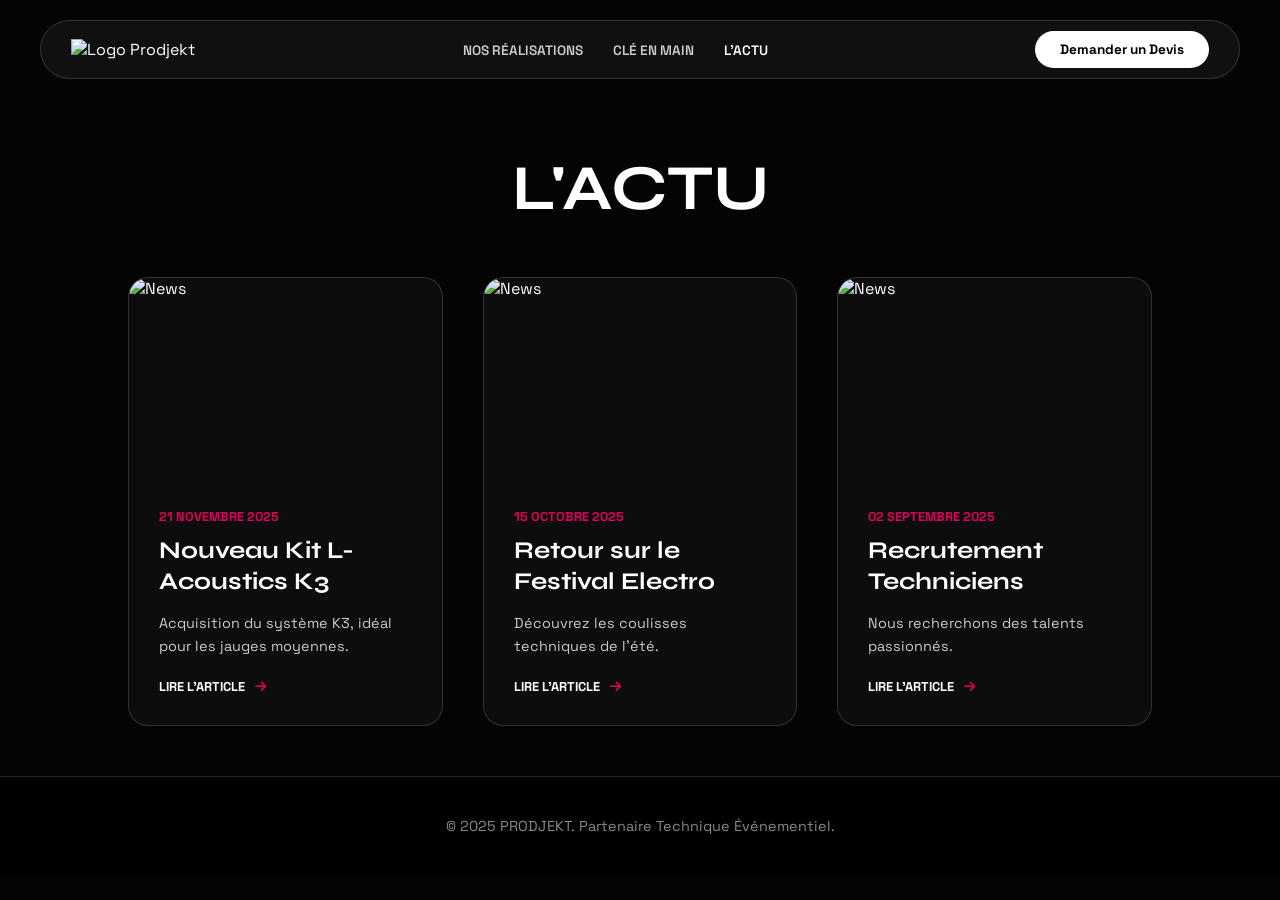
==== actualites.html @ 04ca4efc "Add files via upload" ====
<!DOCTYPE html>
<html lang="fr">
<head>
    <meta charset="UTF-8">
    <meta name="viewport" content="width=device-width, initial-scale=1.0">
    <title>ACTUALITÉS | PRODJEKT</title>
    <link href="https://fonts.googleapis.com/css2?family=Space+Grotesk:wght@300;500;700&family=Syne:wght@400;700;800&display=swap" rel="stylesheet">
    <link rel="stylesheet" href="https://cdnjs.cloudflare.com/ajax/libs/font-awesome/6.4.0/css/all.min.css">
    <style>
        :root { --primary: #2D5BFF; --accent: #e0005b; --text-main: #ffffff; --glass: rgba(255, 255, 255, 0.05); --glass-border: rgba(255, 255, 255, 0.15); }
        * { margin: 0; padding: 0; box-sizing: border-box; }
        body { background-color: #050505; color: white; font-family: 'Space Grotesk', sans-serif; }
        a { text-decoration: none; color: inherit; transition: 0.3s; }
        .global-video-container { position: fixed; top: 0; left: 0; width: 100%; height: 100%; z-index: -10; }
        .global-video-container video { width: 100%; height: 100%; object-fit: cover; }
        .global-video-overlay { position: fixed; top: 0; left: 0; width: 100%; height: 100%; background: rgba(5, 5, 5, 0.7); z-index: -9; }
        header { position: fixed; top: 20px; left: 50%; transform: translateX(-50%); width: 95%; max-width: 1200px; padding: 10px 30px; background: rgba(20, 20, 20, 0.8); backdrop-filter: blur(20px); border: 1px solid var(--glass-border); border-radius: 100px; display: flex; justify-content: space-between; align-items: center; z-index: 1000; }
        .logo-img { max-height: 45px; }
        nav ul { display: flex; gap: 30px; list-style: none; }
        nav a { color: #ccc; font-size: 0.85rem; font-weight: 600; text-transform: uppercase; }
        nav a:hover { color: white; }
        .cta-btn { background: white; color: black; padding: 10px 25px; border-radius: 50px; font-weight: 700; font-size: 0.85rem; }
        .cta-btn:hover { background: var(--accent); border-color: var(--accent); color: white; }
        
        /* ANIMATIONS */
        .reveal { opacity: 0; transform: translateY(30px); transition: all 0.8s ease-out; }
        .reveal.active { opacity: 1; transform: translateY(0); }

        .news-section { padding: 150px 10% 50px; }
        .page-title { font-family: 'Syne'; font-size: 4rem; text-transform: uppercase; margin-bottom: 50px; text-align: center; }
        .news-grid { display: grid; grid-template-columns: repeat(auto-fit, minmax(300px, 1fr)); gap: 40px; }
        .news-card { background: rgba(20, 20, 20, 0.6); border: 1px solid var(--glass-border); border-radius: 20px; overflow: hidden; transition: 0.4s; display: flex; flex-direction: column; height: 100%; backdrop-filter: blur(10px); }
        .news-card:hover { transform: translateY(-10px); border-color: var(--accent); box-shadow: 0 10px 30px rgba(0,0,0,0.5); }
        .news-img { width: 100%; height: 200px; object-fit: cover; }
        .news-content { padding: 30px; flex-grow: 1; display: flex; flex-direction: column; }
        .news-date { font-size: 0.8rem; color: var(--accent); font-weight: 700; margin-bottom: 10px; }
        .news-title { font-family: 'Syne'; font-size: 1.5rem; margin-bottom: 15px; line-height: 1.3; }
        .news-excerpt { color: #ccc; font-size: 0.9rem; line-height: 1.6; margin-bottom: 20px; flex-grow: 1; }
        .read-more { font-weight: 700; text-transform: uppercase; font-size: 0.8rem; display: flex; align-items: center; gap: 10px; }
        .read-more i { color: var(--accent); transition: 0.3s; }
        .news-card:hover .read-more i { transform: translateX(5px); }
        footer { border-top: 1px solid var(--glass-border); padding: 40px; text-align: center; font-size: 0.9rem; color: #888; background: rgba(0,0,0,0.9); }
        @media (max-width: 768px) { header { width: 95%; padding: 10px; } nav { display: none; } .page-title { font-size: 2.5rem; } }
    </style>
</head>
<body>
    <div class="global-video-container"><video autoplay muted loop playsinline><source src="https://www.prodjekt.fr/wp-content/uploads/2025/11/1121.mp4" type="video/mp4"></video></div>
    <div class="global-video-overlay"></div>
    <header>
        <a href="index.html" class="logo-wrapper"><img src="https://www.prodjekt.fr/wp-content/uploads/2025/11/Logo-Prodjekt-blanc.png" alt="Logo Prodjekt" class="logo-img"></a>
        <nav><ul><li><a href="realisations.html">Nos réalisations</a></li><li><a href="cle-en-main.html">Clé en main</a></li><li><a href="actualites.html" style="color:white;">L'actu</a></li></ul></nav>
        <a href="index.html#contact" class="cta-btn">Demander un Devis</a>
    </header>
    <section class="news-section">
        <h1 class="page-title reveal">L'ACTU</h1>
        <div class="news-grid">
            <article class="news-card reveal"><img src="https://images.unsplash.com/photo-1501386761578-eac5c94b800a?w=800" class="news-img" alt="News"><div class="news-content"><span class="news-date">21 NOVEMBRE 2025</span><h2 class="news-title">Nouveau Kit L-Acoustics K3</h2><p class="news-excerpt">Acquisition du système K3, idéal pour les jauges moyennes.</p><a href="#" class="read-more">Lire l'article <i class="fas fa-arrow-right"></i></a></div></article>
            <article class="news-card reveal"><img src="https://images.unsplash.com/photo-1514525253440-b393452e8d03?w=800" class="news-img" alt="News"><div class="news-content"><span class="news-date">15 OCTOBRE 2025</span><h2 class="news-title">Retour sur le Festival Electro</h2><p class="news-excerpt">Découvrez les coulisses techniques de l'été.</p><a href="#" class="read-more">Lire l'article <i class="fas fa-arrow-right"></i></a></div></article>
            <article class="news-card reveal"><img src="https://images.unsplash.com/photo-1551818255-e6e10975bc17?w=800" class="news-img" alt="News"><div class="news-content"><span class="news-date">02 SEPTEMBRE 2025</span><h2 class="news-title">Recrutement Techniciens</h2><p class="news-excerpt">Nous recherchons des talents passionnés.</p><a href="#" class="read-more">Lire l'article <i class="fas fa-arrow-right"></i></a></div></article>
        </div>
    </section>
    <footer><p>&copy; 2025 PRODJEKT. Partenaire Technique Événementiel.</p></footer>
    <script>
        function reveal(){var e=document.querySelectorAll(".reveal");for(var t=0;t<e.length;t++){var r=window.innerHeight;e[t].getBoundingClientRect().top<r-150&&e[t].classList.add("active")}}window.addEventListener("scroll",reveal),reveal();
    </script>
</body>
</html>
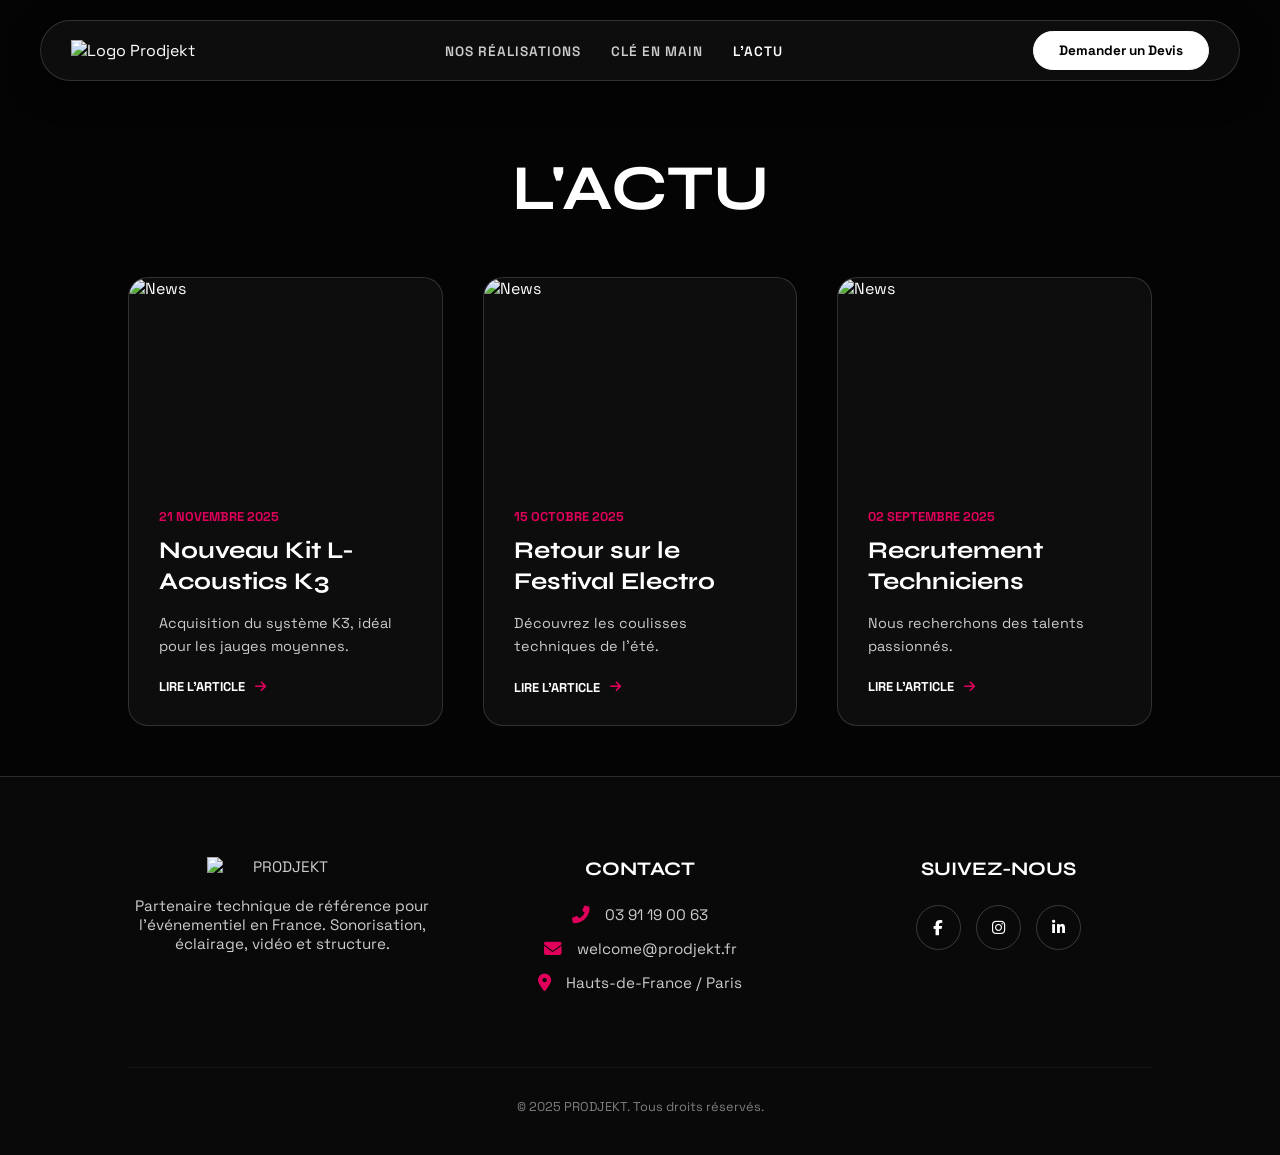
==== commit 6a90a49c: "actualites.html" ====
--- a/actualites.html
+++ b/actualites.html
@@ -7,22 +7,30 @@
     <link href="https://fonts.googleapis.com/css2?family=Space+Grotesk:wght@300;500;700&family=Syne:wght@400;700;800&display=swap" rel="stylesheet">
     <link rel="stylesheet" href="https://cdnjs.cloudflare.com/ajax/libs/font-awesome/6.4.0/css/all.min.css">
     <style>
-        :root { --primary: #2D5BFF; --accent: #e0005b; --text-main: #ffffff; --glass: rgba(255, 255, 255, 0.05); --glass-border: rgba(255, 255, 255, 0.15); }
+        :root { --primary: #2D5BFF; --accent: #e0005b; --text-main: #ffffff; --text-muted: #cccccc; --glass: rgba(255, 255, 255, 0.05); --glass-border: rgba(255, 255, 255, 0.15); --footer-bg: rgba(10, 10, 10, 0.95); }
         * { margin: 0; padding: 0; box-sizing: border-box; }
-        body { background-color: #050505; color: white; font-family: 'Space Grotesk', sans-serif; }
+        body { background-color: #050505; color: white; font-family: 'Space Grotesk', sans-serif; overflow-x: hidden; }
         a { text-decoration: none; color: inherit; transition: 0.3s; }
+        ul { list-style: none; }
         .global-video-container { position: fixed; top: 0; left: 0; width: 100%; height: 100%; z-index: -10; }
         .global-video-container video { width: 100%; height: 100%; object-fit: cover; }
         .global-video-overlay { position: fixed; top: 0; left: 0; width: 100%; height: 100%; background: rgba(5, 5, 5, 0.7); z-index: -9; }
-        header { position: fixed; top: 20px; left: 50%; transform: translateX(-50%); width: 95%; max-width: 1200px; padding: 10px 30px; background: rgba(20, 20, 20, 0.8); backdrop-filter: blur(20px); border: 1px solid var(--glass-border); border-radius: 100px; display: flex; justify-content: space-between; align-items: center; z-index: 1000; }
-        .logo-img { max-height: 45px; }
-        nav ul { display: flex; gap: 30px; list-style: none; }
-        nav a { color: #ccc; font-size: 0.85rem; font-weight: 600; text-transform: uppercase; }
-        nav a:hover { color: white; }
-        .cta-btn { background: white; color: black; padding: 10px 25px; border-radius: 50px; font-weight: 700; font-size: 0.85rem; }
-        .cta-btn:hover { background: var(--accent); border-color: var(--accent); color: white; }
-        
-        /* ANIMATIONS */
+
+        header { position: fixed; top: 20px; left: 50%; transform: translateX(-50%); width: 95%; max-width: 1200px; padding: 10px 30px; background: rgba(20, 20, 20, 0.6); backdrop-filter: blur(20px); border: 1px solid var(--glass-border); border-radius: 100px; display: flex; justify-content: space-between; align-items: center; z-index: 1000; box-shadow: 0 10px 30px rgba(0,0,0,0.5); }
+        .logo-img { max-height: 45px; width: auto; display: block; }
+        .desktop-nav ul { display: flex; gap: 30px; }
+        .desktop-nav a { color: var(--text-muted); font-size: 0.85rem; font-weight: 600; text-transform: uppercase; letter-spacing: 1px; position: relative; }
+        .desktop-nav a:hover, .desktop-nav a.active { color: white; }
+        .desktop-nav a::after { content: ''; position: absolute; bottom: -5px; left: 0; width: 0%; height: 2px; background: var(--accent); transition: 0.3s; }
+        .desktop-nav a:hover::after { width: 100%; }
+        .burger-menu-btn { display: none; font-size: 1.5rem; color: white; cursor: pointer; margin-left: 15px; }
+        .mobile-menu-overlay { position: fixed; top: 0; left: 0; width: 100%; height: 100vh; background: rgba(10, 10, 10, 0.98); backdrop-filter: blur(15px); z-index: 1001; display: flex; flex-direction: column; justify-content: center; align-items: center; transform: translateX(100%); transition: transform 0.4s cubic-bezier(0.4, 0, 0.2, 1); }
+        .mobile-menu-overlay.active { transform: translateX(0); }
+        .mobile-menu-overlay ul { display: flex; flex-direction: column; gap: 30px; text-align: center; }
+        .mobile-menu-overlay a { font-family: 'Syne'; font-size: 2rem; color: white; text-transform: uppercase; }
+        .cta-btn { background: white; color: black; padding: 10px 25px; border-radius: 50px; font-weight: 700; font-size: 0.85rem; transition: 0.4s; border: 1px solid white; white-space: nowrap; }
+        .cta-btn:hover { background: var(--accent); border-color: var(--accent); color: white; box-shadow: 0 0 20px rgba(224, 0, 91, 0.6); transform: translateY(-2px); }
+
         .reveal { opacity: 0; transform: translateY(30px); transition: all 0.8s ease-out; }
         .reveal.active { opacity: 1; transform: translateY(0); }
 
@@ -39,18 +47,47 @@
         .read-more { font-weight: 700; text-transform: uppercase; font-size: 0.8rem; display: flex; align-items: center; gap: 10px; }
         .read-more i { color: var(--accent); transition: 0.3s; }
         .news-card:hover .read-more i { transform: translateX(5px); }
-        footer { border-top: 1px solid var(--glass-border); padding: 40px; text-align: center; font-size: 0.9rem; color: #888; background: rgba(0,0,0,0.9); }
-        @media (max-width: 768px) { header { width: 95%; padding: 10px; } nav { display: none; } .page-title { font-size: 2.5rem; } }
+
+        footer { border-top: 1px solid var(--glass-border); padding: 80px 10% 40px; background: var(--footer-bg); color: var(--text-muted); font-size: 0.95rem; text-align: center; }
+        .footer-grid { display: grid; grid-template-columns: repeat(auto-fit, minmax(250px, 1fr)); gap: 50px; margin-bottom: 60px; }
+        .footer-col h4 { color: white; font-family: 'Syne'; margin-bottom: 25px; font-size: 1.2rem; }
+        .footer-logo { max-width: 150px; margin: 0 auto 20px auto; display: block; }
+        .contact-list li { display: flex; align-items: center; justify-content: center; gap: 15px; margin-bottom: 15px; }
+        .contact-list li i { color: var(--accent); font-size: 1.1rem; }
+        .contact-list li a { color: var(--text-muted); transition: 0.3s; }
+        .contact-list li a:hover { color: white; padding-left: 5px; }
+        .social-links { display: flex; gap: 15px; justify-content: center; }
+        .social-btn { width: 45px; height: 45px; border-radius: 50%; border: 1px solid rgba(255,255,255,0.2); display: flex; align-items: center; justify-content: center; color: white; transition: 0.3s; }
+        .social-btn:hover { background: var(--accent); border-color: var(--accent); transform: translateY(-3px); }
+        .copyright { text-align: center; border-top: 1px solid rgba(255,255,255,0.1); padding-top: 30px; font-size: 0.8rem; opacity: 0.6; }
+
+        @media (max-width: 768px) {
+            header { width: 100%; padding: 10px 15px; border-radius: 0; top: 0; background: rgba(10, 10, 10, 0.9); justify-content: space-between; }
+            .logo-img { max-height: 30px; }
+            .desktop-nav { display: none; }
+            .burger-menu-btn { display: block; }
+            .cta-btn { font-size: 0.7rem; padding: 8px 12px; margin: 0 10px; }
+            .page-title { font-size: 2.5rem; }
+            .footer-grid { grid-template-columns: 1fr; }
+        }
     </style>
 </head>
 <body>
     <div class="global-video-container"><video autoplay muted loop playsinline><source src="https://www.prodjekt.fr/wp-content/uploads/2025/11/1121.mp4" type="video/mp4"></video></div>
     <div class="global-video-overlay"></div>
+
     <header>
         <a href="index.html" class="logo-wrapper"><img src="https://www.prodjekt.fr/wp-content/uploads/2025/11/Logo-Prodjekt-blanc.png" alt="Logo Prodjekt" class="logo-img"></a>
-        <nav><ul><li><a href="realisations.html">Nos réalisations</a></li><li><a href="cle-en-main.html">Clé en main</a></li><li><a href="actualites.html" style="color:white;">L'actu</a></li></ul></nav>
+        <nav class="desktop-nav"><ul><li><a href="realisations.html">Nos réalisations</a></li><li><a href="cle-en-main.html">Clé en main</a></li><li><a href="actualites.html" class="active">L'actu</a></li></ul></nav>
         <a href="index.html#contact" class="cta-btn">Demander un Devis</a>
+        <div class="burger-menu-btn" onclick="toggleMenu()"><i class="fas fa-bars"></i></div>
     </header>
+
+    <div class="mobile-menu-overlay" id="mobileMenu">
+        <div style="position: absolute; top: 20px; right: 20px; font-size: 2rem; color: white; cursor: pointer;" onclick="toggleMenu()"><i class="fas fa-times"></i></div>
+        <ul><li><a href="realisations.html" onclick="toggleMenu()">Nos réalisations</a></li><li><a href="cle-en-main.html" onclick="toggleMenu()">Clé en main</a></li><li><a href="actualites.html" onclick="toggleMenu()">L'actu</a></li></ul>
+    </div>
+
     <section class="news-section">
         <h1 class="page-title reveal">L'ACTU</h1>
         <div class="news-grid">
@@ -59,9 +96,19 @@
             <article class="news-card reveal"><img src="https://images.unsplash.com/photo-1551818255-e6e10975bc17?w=800" class="news-img" alt="News"><div class="news-content"><span class="news-date">02 SEPTEMBRE 2025</span><h2 class="news-title">Recrutement Techniciens</h2><p class="news-excerpt">Nous recherchons des talents passionnés.</p><a href="#" class="read-more">Lire l'article <i class="fas fa-arrow-right"></i></a></div></article>
         </div>
     </section>
-    <footer><p>&copy; 2025 PRODJEKT. Partenaire Technique Événementiel.</p></footer>
+
+    <footer>
+        <div class="footer-grid">
+            <div class="footer-col"><img src="https://www.prodjekt.fr/wp-content/uploads/2025/11/Logo-Prodjekt-blanc.png" alt="PRODJEKT" class="footer-logo"><p>Partenaire technique de référence pour l'événementiel en France. Sonorisation, éclairage, vidéo et structure.</p></div>
+            <div class="footer-col"><h4>CONTACT</h4><ul class="contact-list"><li><i class="fas fa-phone-alt"></i> <a href="tel:0391190063">03 91 19 00 63</a></li><li><i class="fas fa-envelope"></i> <a href="mailto:welcome@prodjekt.fr">welcome@prodjekt.fr</a></li><li><i class="fas fa-map-marker-alt"></i> Hauts-de-France / Paris</li></ul></div>
+            <div class="footer-col"><h4>SUIVEZ-NOUS</h4><div class="social-links"><a href="https://www.facebook.com/prodjektevent/" target="_blank" class="social-btn"><i class="fab fa-facebook-f"></i></a><a href="https://www.instagram.com/prodjektevent/" target="_blank" class="social-btn"><i class="fab fa-instagram"></i></a><a href="https://fr.linkedin.com/company/prodjekt" target="_blank" class="social-btn"><i class="fab fa-linkedin-in"></i></a></div></div>
+        </div>
+        <div class="copyright">&copy; 2025 PRODJEKT. Tous droits réservés.</div>
+    </footer>
+
     <script>
+        function toggleMenu(){document.getElementById('mobileMenu').classList.toggle('active');}
         function reveal(){var e=document.querySelectorAll(".reveal");for(var t=0;t<e.length;t++){var r=window.innerHeight;e[t].getBoundingClientRect().top<r-150&&e[t].classList.add("active")}}window.addEventListener("scroll",reveal),reveal();
     </script>
 </body>
-</html>+</html>
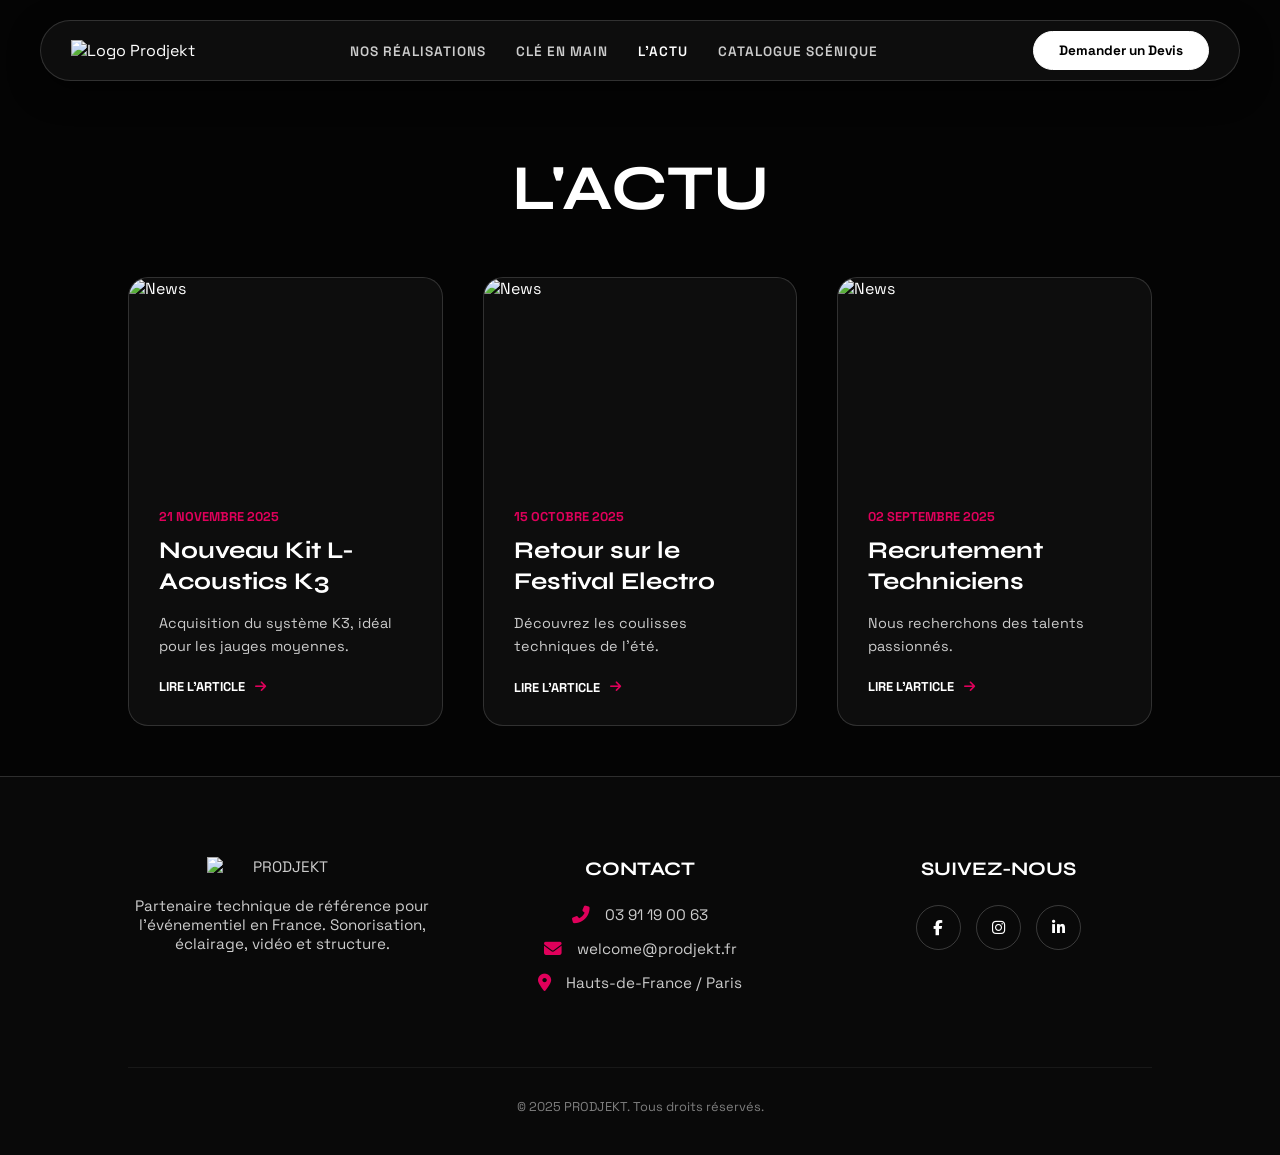
==== commit 2d3aff92: "Add files via upload" ====
--- a/actualites.html
+++ b/actualites.html
@@ -78,7 +78,7 @@
 
     <header>
         <a href="index.html" class="logo-wrapper"><img src="https://www.prodjekt.fr/wp-content/uploads/2025/11/Logo-Prodjekt-blanc.png" alt="Logo Prodjekt" class="logo-img"></a>
-        <nav class="desktop-nav"><ul><li><a href="realisations.html">Nos réalisations</a></li><li><a href="cle-en-main.html">Clé en main</a></li><li><a href="actualites.html" class="active">L'actu</a></li></ul></nav>
+        <nav class="desktop-nav"><ul><li><a href="realisations.html">Nos réalisations</a></li><li><a href="cle-en-main.html">Clé en main</a></li><li><a href="actualites.html" class="active">L'actu</a></li><li><a href="catalogue.html">Catalogue scénique</a></li></ul></nav>
         <a href="index.html#contact" class="cta-btn">Demander un Devis</a>
         <div class="burger-menu-btn" onclick="toggleMenu()"><i class="fas fa-bars"></i></div>
     </header>
@@ -111,4 +111,4 @@
         function reveal(){var e=document.querySelectorAll(".reveal");for(var t=0;t<e.length;t++){var r=window.innerHeight;e[t].getBoundingClientRect().top<r-150&&e[t].classList.add("active")}}window.addEventListener("scroll",reveal),reveal();
     </script>
 </body>
-</html>
+</html>
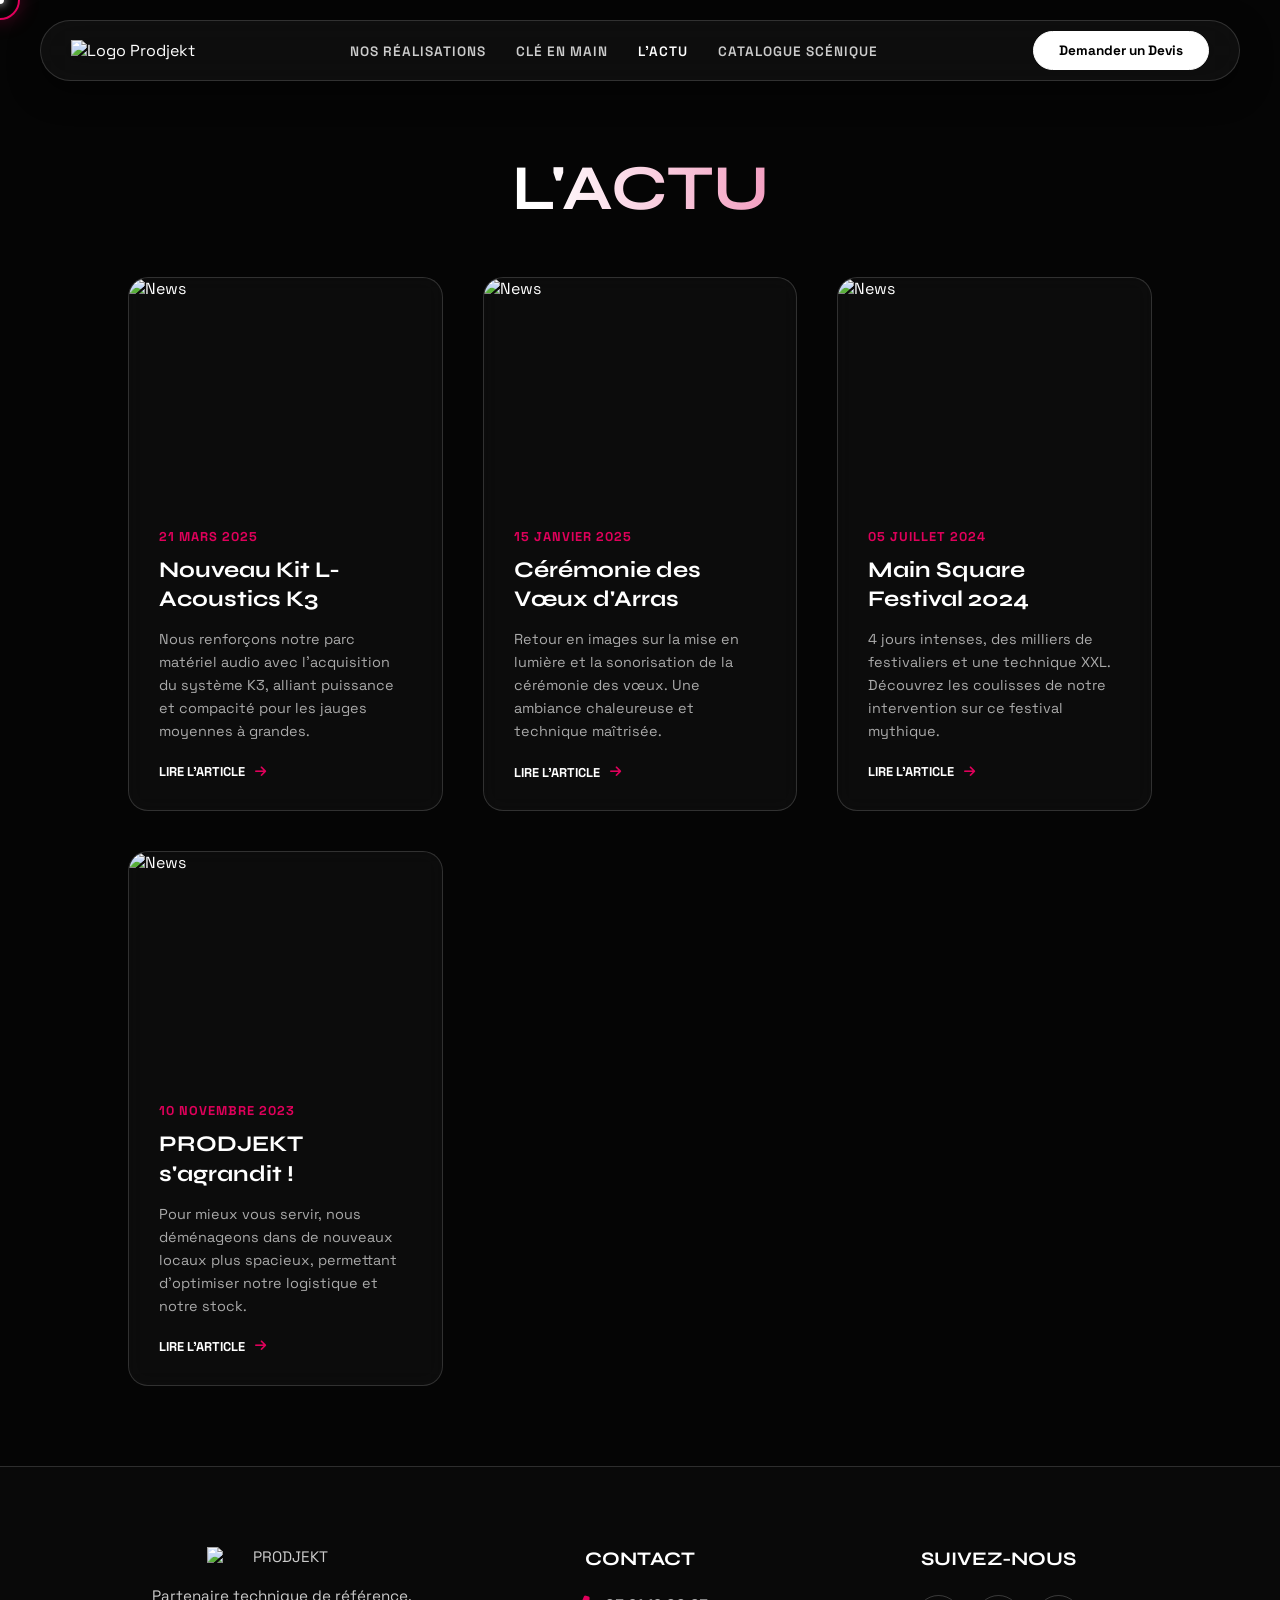
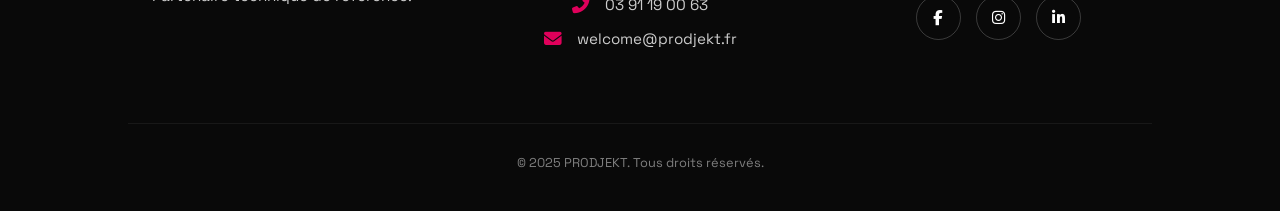
==== commit e9722570: "Add files via upload" ====
--- a/actualites.html
+++ b/actualites.html
@@ -3,19 +3,31 @@
 <head>
     <meta charset="UTF-8">
     <meta name="viewport" content="width=device-width, initial-scale=1.0">
-    <title>ACTUALITÉS | PRODJEKT</title>
+    <title>L'ACTU | PRODJEKT</title>
     <link href="https://fonts.googleapis.com/css2?family=Space+Grotesk:wght@300;500;700&family=Syne:wght@400;700;800&display=swap" rel="stylesheet">
     <link rel="stylesheet" href="https://cdnjs.cloudflare.com/ajax/libs/font-awesome/6.4.0/css/all.min.css">
+
     <style>
+        /* --- STYLE GLOBAL V36 --- */
         :root { --primary: #2D5BFF; --accent: #e0005b; --text-main: #ffffff; --text-muted: #cccccc; --glass: rgba(255, 255, 255, 0.05); --glass-border: rgba(255, 255, 255, 0.15); --footer-bg: rgba(10, 10, 10, 0.95); }
-        * { margin: 0; padding: 0; box-sizing: border-box; }
-        body { background-color: #050505; color: white; font-family: 'Space Grotesk', sans-serif; overflow-x: hidden; }
+        * { margin: 0; padding: 0; box-sizing: border-box; outline: none; font-family: 'Space Grotesk', sans-serif; }
+        body { background-color: #050505; color: var(--text-main); overflow-x: hidden; cursor: none; }
+        a, button, input, textarea, select, .news-card { cursor: none; }
         a { text-decoration: none; color: inherit; transition: 0.3s; }
-        ul { list-style: none; }
+        ul { list-style: none; padding: 0; margin: 0; }
+        html { scroll-behavior: smooth; background-color: #000; scroll-padding-top: 100px; }
+
+        /* CURSEUR */
+        .cursor-dot { width: 8px; height: 8px; background-color: white; position: fixed; top: 0; left: 0; transform: translate(-50%, -50%); border-radius: 50%; z-index: 9999; pointer-events: none; box-shadow: 0 0 10px white; }
+        .cursor-outline { width: 40px; height: 40px; border: 2px solid var(--accent); position: fixed; top: 0; left: 0; transform: translate(-50%, -50%); border-radius: 50%; z-index: 9998; pointer-events: none; transition: width 0.2s, height 0.2s, background-color 0.2s; box-shadow: 0 0 20px rgba(224, 0, 91, 0.3); }
+        body.hovering .cursor-outline { width: 70px; height: 70px; background-color: rgba(224, 0, 91, 0.1); border-color: white; mix-blend-mode: screen; }
+
+        /* FOND */
         .global-video-container { position: fixed; top: 0; left: 0; width: 100%; height: 100%; z-index: -10; }
         .global-video-container video { width: 100%; height: 100%; object-fit: cover; }
         .global-video-overlay { position: fixed; top: 0; left: 0; width: 100%; height: 100%; background: rgba(5, 5, 5, 0.7); z-index: -9; }
 
+        /* HEADER */
         header { position: fixed; top: 20px; left: 50%; transform: translateX(-50%); width: 95%; max-width: 1200px; padding: 10px 30px; background: rgba(20, 20, 20, 0.6); backdrop-filter: blur(20px); border: 1px solid var(--glass-border); border-radius: 100px; display: flex; justify-content: space-between; align-items: center; z-index: 1000; box-shadow: 0 10px 30px rgba(0,0,0,0.5); }
         .logo-img { max-height: 45px; width: auto; display: block; }
         .desktop-nav ul { display: flex; gap: 30px; }
@@ -28,26 +40,46 @@
         .mobile-menu-overlay.active { transform: translateX(0); }
         .mobile-menu-overlay ul { display: flex; flex-direction: column; gap: 30px; text-align: center; }
         .mobile-menu-overlay a { font-family: 'Syne'; font-size: 2rem; color: white; text-transform: uppercase; }
-        .cta-btn { background: white; color: black; padding: 10px 25px; border-radius: 50px; font-weight: 700; font-size: 0.85rem; transition: 0.4s; border: 1px solid white; white-space: nowrap; }
-        .cta-btn:hover { background: var(--accent); border-color: var(--accent); color: white; box-shadow: 0 0 20px rgba(224, 0, 91, 0.6); transform: translateY(-2px); }
-
+        .cta-btn { background: white; color: black; padding: 10px 25px; border-radius: 50px; font-weight: 700; font-size: 0.85rem; transition: 0.4s; border: 1px solid white; white-space: nowrap; animation: pulseBtn 3s infinite; }
+        @keyframes pulseBtn { 0% { box-shadow: 0 0 0 0 rgba(255, 255, 255, 0.4); } 70% { box-shadow: 0 0 0 10px rgba(255, 255, 255, 0); } 100% { box-shadow: 0 0 0 0 rgba(255, 255, 255, 0); } }
+        .cta-btn:hover { background: var(--accent); border-color: var(--accent); color: white; box-shadow: 0 0 20px rgba(224, 0, 91, 0.6); transform: translateY(-2px); animation: none; }
+
+        /* NEWS SPECIFIC */
+        .news-section { padding: 150px 10% 80px; }
+        .page-title { font-family: 'Syne'; font-size: 4rem; text-transform: uppercase; margin-bottom: 50px; text-align: center; }
+        .text-glow-anim { background: linear-gradient(to right, #ffffff 20%, #e0005b 50%, #2D5BFF 80%, #ffffff 100%); background-size: 200% auto; color: #fff; background-clip: text; -webkit-background-clip: text; -webkit-text-fill-color: transparent; animation: shine 5s linear infinite; }
+        @keyframes shine { to { background-position: 200% center; } }
+
+        .news-grid { display: grid; grid-template-columns: repeat(auto-fit, minmax(300px, 1fr)); gap: 40px; }
+
+        .news-card {
+            background: rgba(255, 255, 255, 0.03); border: 1px solid var(--glass-border); 
+            border-radius: 20px; overflow: hidden; transition: 0.4s; 
+            display: flex; flex-direction: column; height: 100%; backdrop-filter: blur(10px);
+            cursor: pointer;
+        }
+        
+        .news-card:hover { transform: translateY(-10px); border-color: var(--accent); box-shadow: 0 10px 30px rgba(224,0,91,0.2); }
+
+        .news-img-wrapper { height: 220px; overflow: hidden; position: relative; }
+        .news-img { width: 100%; height: 100%; object-fit: cover; transition: 0.5s; }
+        .news-card:hover .news-img { transform: scale(1.1); }
+        
+        .news-content { padding: 30px; flex-grow: 1; display: flex; flex-direction: column; }
+        
+        .news-date { font-size: 0.8rem; color: var(--accent); font-weight: 700; margin-bottom: 10px; display: block; letter-spacing: 1px; }
+        .news-title { font-family: 'Syne'; font-size: 1.4rem; margin-bottom: 15px; line-height: 1.3; color: white; }
+        .news-excerpt { color: #aaa; font-size: 0.9rem; line-height: 1.6; margin-bottom: 20px; flex-grow: 1; }
+        
+        .read-more { font-weight: 700; text-transform: uppercase; font-size: 0.8rem; display: flex; align-items: center; gap: 10px; margin-top: auto; color: white; }
+        .read-more i { color: var(--accent); transition: 0.3s; }
+        .news-card:hover .read-more i { transform: translateX(5px); }
+
+        /* ANIMATIONS REVEAL */
         .reveal { opacity: 0; transform: translateY(30px); transition: all 0.8s ease-out; }
         .reveal.active { opacity: 1; transform: translateY(0); }
 
-        .news-section { padding: 150px 10% 50px; }
-        .page-title { font-family: 'Syne'; font-size: 4rem; text-transform: uppercase; margin-bottom: 50px; text-align: center; }
-        .news-grid { display: grid; grid-template-columns: repeat(auto-fit, minmax(300px, 1fr)); gap: 40px; }
-        .news-card { background: rgba(20, 20, 20, 0.6); border: 1px solid var(--glass-border); border-radius: 20px; overflow: hidden; transition: 0.4s; display: flex; flex-direction: column; height: 100%; backdrop-filter: blur(10px); }
-        .news-card:hover { transform: translateY(-10px); border-color: var(--accent); box-shadow: 0 10px 30px rgba(0,0,0,0.5); }
-        .news-img { width: 100%; height: 200px; object-fit: cover; }
-        .news-content { padding: 30px; flex-grow: 1; display: flex; flex-direction: column; }
-        .news-date { font-size: 0.8rem; color: var(--accent); font-weight: 700; margin-bottom: 10px; }
-        .news-title { font-family: 'Syne'; font-size: 1.5rem; margin-bottom: 15px; line-height: 1.3; }
-        .news-excerpt { color: #ccc; font-size: 0.9rem; line-height: 1.6; margin-bottom: 20px; flex-grow: 1; }
-        .read-more { font-weight: 700; text-transform: uppercase; font-size: 0.8rem; display: flex; align-items: center; gap: 10px; }
-        .read-more i { color: var(--accent); transition: 0.3s; }
-        .news-card:hover .read-more i { transform: translateX(5px); }
-
+        /* FOOTER */
         footer { border-top: 1px solid var(--glass-border); padding: 80px 10% 40px; background: var(--footer-bg); color: var(--text-muted); font-size: 0.95rem; text-align: center; }
         .footer-grid { display: grid; grid-template-columns: repeat(auto-fit, minmax(250px, 1fr)); gap: 50px; margin-bottom: 60px; }
         .footer-col h4 { color: white; font-family: 'Syne'; margin-bottom: 25px; font-size: 1.2rem; }
@@ -69,10 +101,15 @@
             .cta-btn { font-size: 0.7rem; padding: 8px 12px; margin: 0 10px; }
             .page-title { font-size: 2.5rem; }
             .footer-grid { grid-template-columns: 1fr; }
+            .cursor-dot, .cursor-outline { display: none; }
+            body { cursor: auto; }
         }
     </style>
 </head>
 <body>
+    <div class="cursor-dot" data-cursor-dot></div>
+    <div class="cursor-outline" data-cursor-outline></div>
+
     <div class="global-video-container"><video autoplay muted loop playsinline><source src="https://www.prodjekt.fr/wp-content/uploads/2025/11/1121.mp4" type="video/mp4"></video></div>
     <div class="global-video-overlay"></div>
 
@@ -85,22 +122,59 @@
 
     <div class="mobile-menu-overlay" id="mobileMenu">
         <div style="position: absolute; top: 20px; right: 20px; font-size: 2rem; color: white; cursor: pointer;" onclick="toggleMenu()"><i class="fas fa-times"></i></div>
-        <ul><li><a href="realisations.html" onclick="toggleMenu()">Nos réalisations</a></li><li><a href="cle-en-main.html" onclick="toggleMenu()">Clé en main</a></li><li><a href="actualites.html" onclick="toggleMenu()">L'actu</a></li></ul>
+        <ul><li><a href="realisations.html" onclick="toggleMenu()">Nos réalisations</a></li><li><a href="cle-en-main.html" onclick="toggleMenu()">Clé en main</a></li><li><a href="actualites.html" onclick="toggleMenu()">L'actu</a></li><li><a href="catalogue.html" onclick="toggleMenu()">Catalogue scénique</a></li></ul>
     </div>
 
     <section class="news-section">
-        <h1 class="page-title reveal">L'ACTU</h1>
+        <h1 class="page-title reveal text-glow-anim">L'ACTU</h1>
+        
         <div class="news-grid">
-            <article class="news-card reveal"><img src="https://images.unsplash.com/photo-1501386761578-eac5c94b800a?w=800" class="news-img" alt="News"><div class="news-content"><span class="news-date">21 NOVEMBRE 2025</span><h2 class="news-title">Nouveau Kit L-Acoustics K3</h2><p class="news-excerpt">Acquisition du système K3, idéal pour les jauges moyennes.</p><a href="#" class="read-more">Lire l'article <i class="fas fa-arrow-right"></i></a></div></article>
-            <article class="news-card reveal"><img src="https://images.unsplash.com/photo-1514525253440-b393452e8d03?w=800" class="news-img" alt="News"><div class="news-content"><span class="news-date">15 OCTOBRE 2025</span><h2 class="news-title">Retour sur le Festival Electro</h2><p class="news-excerpt">Découvrez les coulisses techniques de l'été.</p><a href="#" class="read-more">Lire l'article <i class="fas fa-arrow-right"></i></a></div></article>
-            <article class="news-card reveal"><img src="https://images.unsplash.com/photo-1551818255-e6e10975bc17?w=800" class="news-img" alt="News"><div class="news-content"><span class="news-date">02 SEPTEMBRE 2025</span><h2 class="news-title">Recrutement Techniciens</h2><p class="news-excerpt">Nous recherchons des talents passionnés.</p><a href="#" class="read-more">Lire l'article <i class="fas fa-arrow-right"></i></a></div></article>
+            <article class="news-card reveal" onclick="window.location.href='#'">
+                <div class="news-img-wrapper"><img src="https://images.unsplash.com/photo-1501386761578-eac5c94b800a?w=800" class="news-img" alt="News"></div>
+                <div class="news-content">
+                    <span class="news-date">21 MARS 2025</span>
+                    <h2 class="news-title">Nouveau Kit L-Acoustics K3</h2>
+                    <p class="news-excerpt">Nous renforçons notre parc matériel audio avec l'acquisition du système K3, alliant puissance et compacité pour les jauges moyennes à grandes.</p>
+                    <span class="read-more">Lire l'article <i class="fas fa-arrow-right"></i></span>
+                </div>
+            </article>
+
+            <article class="news-card reveal" onclick="window.location.href='#'">
+                <div class="news-img-wrapper"><img src="https://images.unsplash.com/photo-1511578314322-379afb476865?w=800" class="news-img" alt="News"></div>
+                <div class="news-content">
+                    <span class="news-date">15 JANVIER 2025</span>
+                    <h2 class="news-title">Cérémonie des Vœux d'Arras</h2>
+                    <p class="news-excerpt">Retour en images sur la mise en lumière et la sonorisation de la cérémonie des vœux. Une ambiance chaleureuse et technique maîtrisée.</p>
+                    <span class="read-more">Lire l'article <i class="fas fa-arrow-right"></i></span>
+                </div>
+            </article>
+
+            <article class="news-card reveal" onclick="window.location.href='#'">
+                <div class="news-img-wrapper"><img src="https://images.unsplash.com/photo-1492684223066-81342ee5ff30?w=800" class="news-img" alt="News"></div>
+                <div class="news-content">
+                    <span class="news-date">05 JUILLET 2024</span>
+                    <h2 class="news-title">Main Square Festival 2024</h2>
+                    <p class="news-excerpt">4 jours intenses, des milliers de festivaliers et une technique XXL. Découvrez les coulisses de notre intervention sur ce festival mythique.</p>
+                    <span class="read-more">Lire l'article <i class="fas fa-arrow-right"></i></span>
+                </div>
+            </article>
+            
+            <article class="news-card reveal" onclick="window.location.href='#'">
+                <div class="news-img-wrapper"><img src="https://images.unsplash.com/photo-1551818255-e6e10975bc17?w=800" class="news-img" alt="News"></div>
+                <div class="news-content">
+                    <span class="news-date">10 NOVEMBRE 2023</span>
+                    <h2 class="news-title">PRODJEKT s'agrandit !</h2>
+                    <p class="news-excerpt">Pour mieux vous servir, nous déménageons dans de nouveaux locaux plus spacieux, permettant d'optimiser notre logistique et notre stock.</p>
+                    <span class="read-more">Lire l'article <i class="fas fa-arrow-right"></i></span>
+                </div>
+            </article>
         </div>
     </section>
 
     <footer>
         <div class="footer-grid">
-            <div class="footer-col"><img src="https://www.prodjekt.fr/wp-content/uploads/2025/11/Logo-Prodjekt-blanc.png" alt="PRODJEKT" class="footer-logo"><p>Partenaire technique de référence pour l'événementiel en France. Sonorisation, éclairage, vidéo et structure.</p></div>
-            <div class="footer-col"><h4>CONTACT</h4><ul class="contact-list"><li><i class="fas fa-phone-alt"></i> <a href="tel:0391190063">03 91 19 00 63</a></li><li><i class="fas fa-envelope"></i> <a href="mailto:welcome@prodjekt.fr">welcome@prodjekt.fr</a></li><li><i class="fas fa-map-marker-alt"></i> Hauts-de-France / Paris</li></ul></div>
+            <div class="footer-col"><img src="https://www.prodjekt.fr/wp-content/uploads/2025/11/Logo-Prodjekt-blanc.png" alt="PRODJEKT" class="footer-logo"><p>Partenaire technique de référence.</p></div>
+            <div class="footer-col"><h4>CONTACT</h4><ul class="contact-list"><li><i class="fas fa-phone-alt"></i> <a href="tel:0391190063">03 91 19 00 63</a></li><li><i class="fas fa-envelope"></i> <a href="mailto:welcome@prodjekt.fr">welcome@prodjekt.fr</a></li></ul></div>
             <div class="footer-col"><h4>SUIVEZ-NOUS</h4><div class="social-links"><a href="https://www.facebook.com/prodjektevent/" target="_blank" class="social-btn"><i class="fab fa-facebook-f"></i></a><a href="https://www.instagram.com/prodjektevent/" target="_blank" class="social-btn"><i class="fab fa-instagram"></i></a><a href="https://fr.linkedin.com/company/prodjekt" target="_blank" class="social-btn"><i class="fab fa-linkedin-in"></i></a></div></div>
         </div>
         <div class="copyright">&copy; 2025 PRODJEKT. Tous droits réservés.</div>
@@ -109,6 +183,20 @@
     <script>
         function toggleMenu(){document.getElementById('mobileMenu').classList.toggle('active');}
         function reveal(){var e=document.querySelectorAll(".reveal");for(var t=0;t<e.length;t++){var r=window.innerHeight;e[t].getBoundingClientRect().top<r-150&&e[t].classList.add("active")}}window.addEventListener("scroll",reveal),reveal();
+        
+        // Curseur
+        const cursorDot = document.querySelector('[data-cursor-dot]');
+        const cursorOutline = document.querySelector('[data-cursor-outline]');
+        window.addEventListener("mousemove", function (e) {
+            const posX = e.clientX; const posY = e.clientY;
+            cursorDot.style.left = `${posX}px`; cursorDot.style.top = `${posY}px`;
+            cursorOutline.animate({ left: `${posX}px`, top: `${posY}px` }, { duration: 500, fill: "forwards" });
+        });
+        const interactiveElements = document.querySelectorAll('a, button, .news-card, select, input, textarea');
+        interactiveElements.forEach(el => {
+            el.addEventListener('mouseenter', () => { document.body.classList.add('hovering'); });
+            el.addEventListener('mouseleave', () => { document.body.classList.remove('hovering'); });
+        });
     </script>
 </body>
 </html>
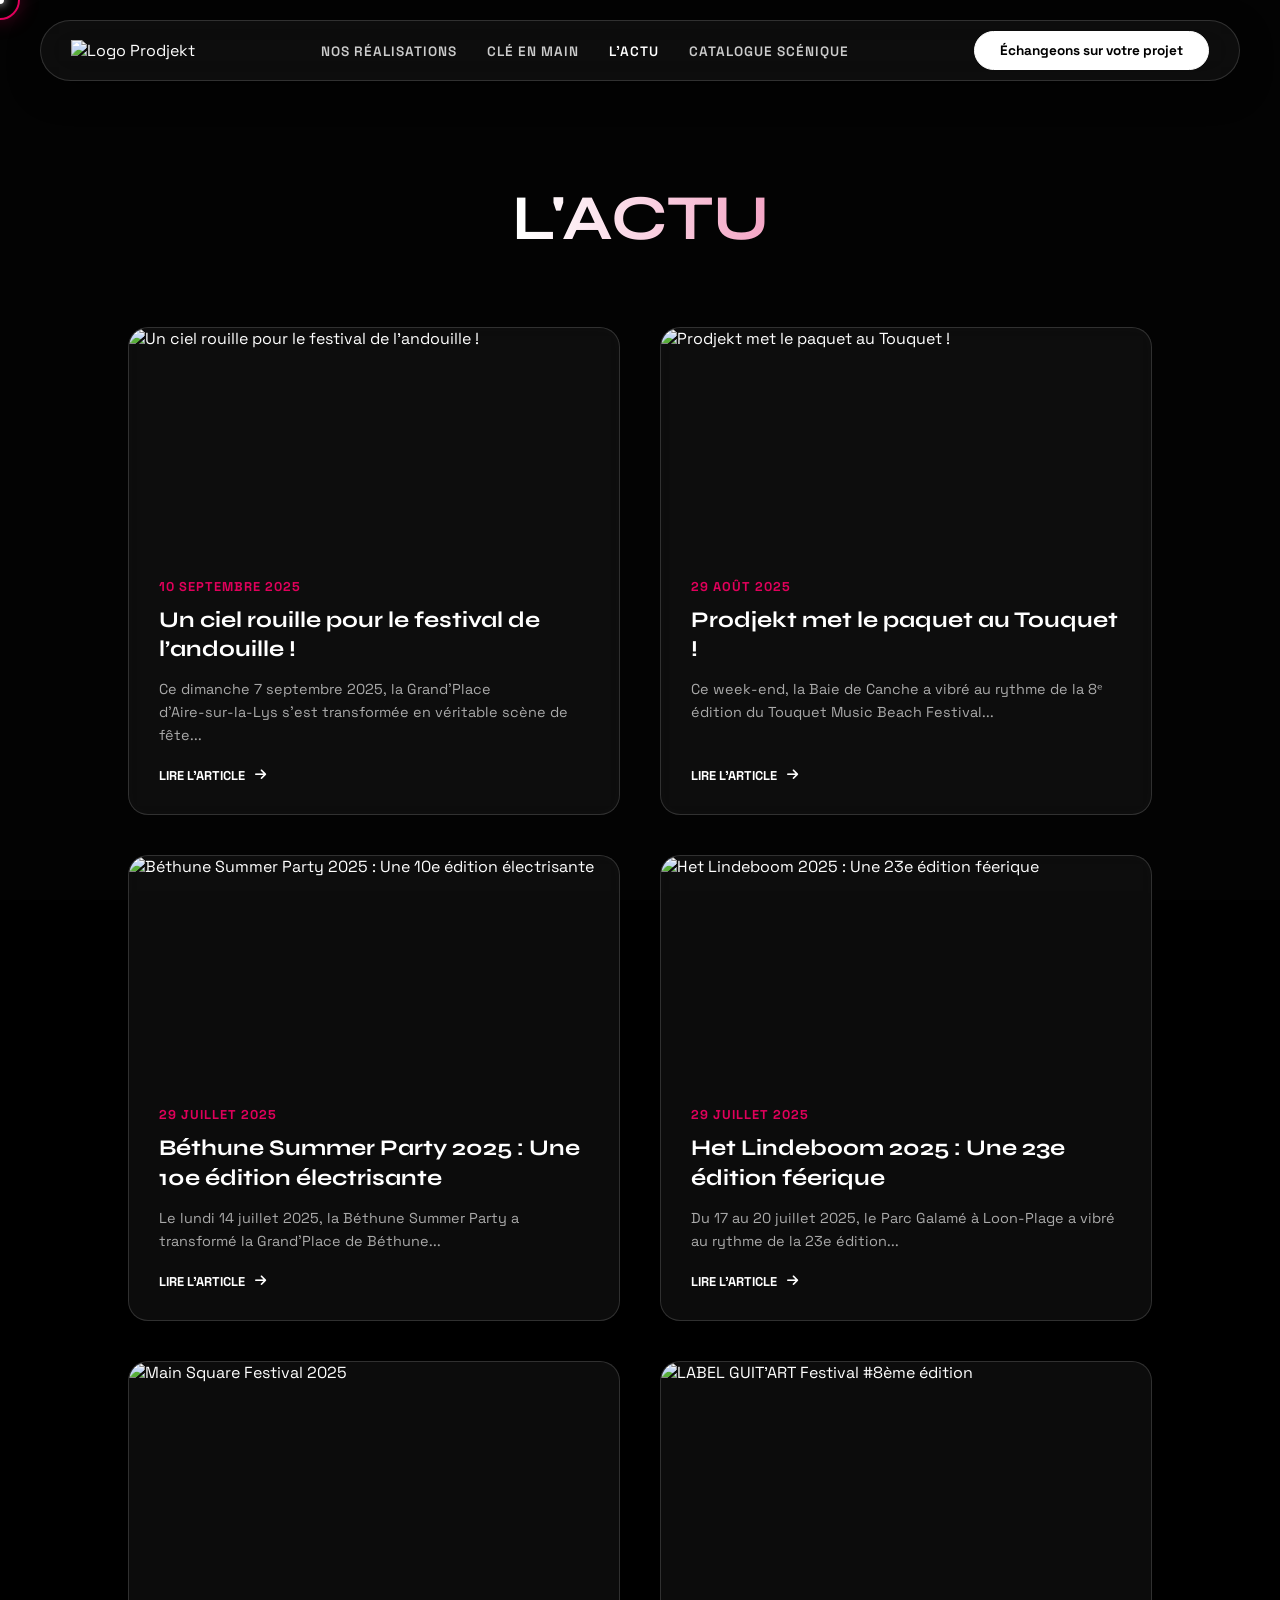
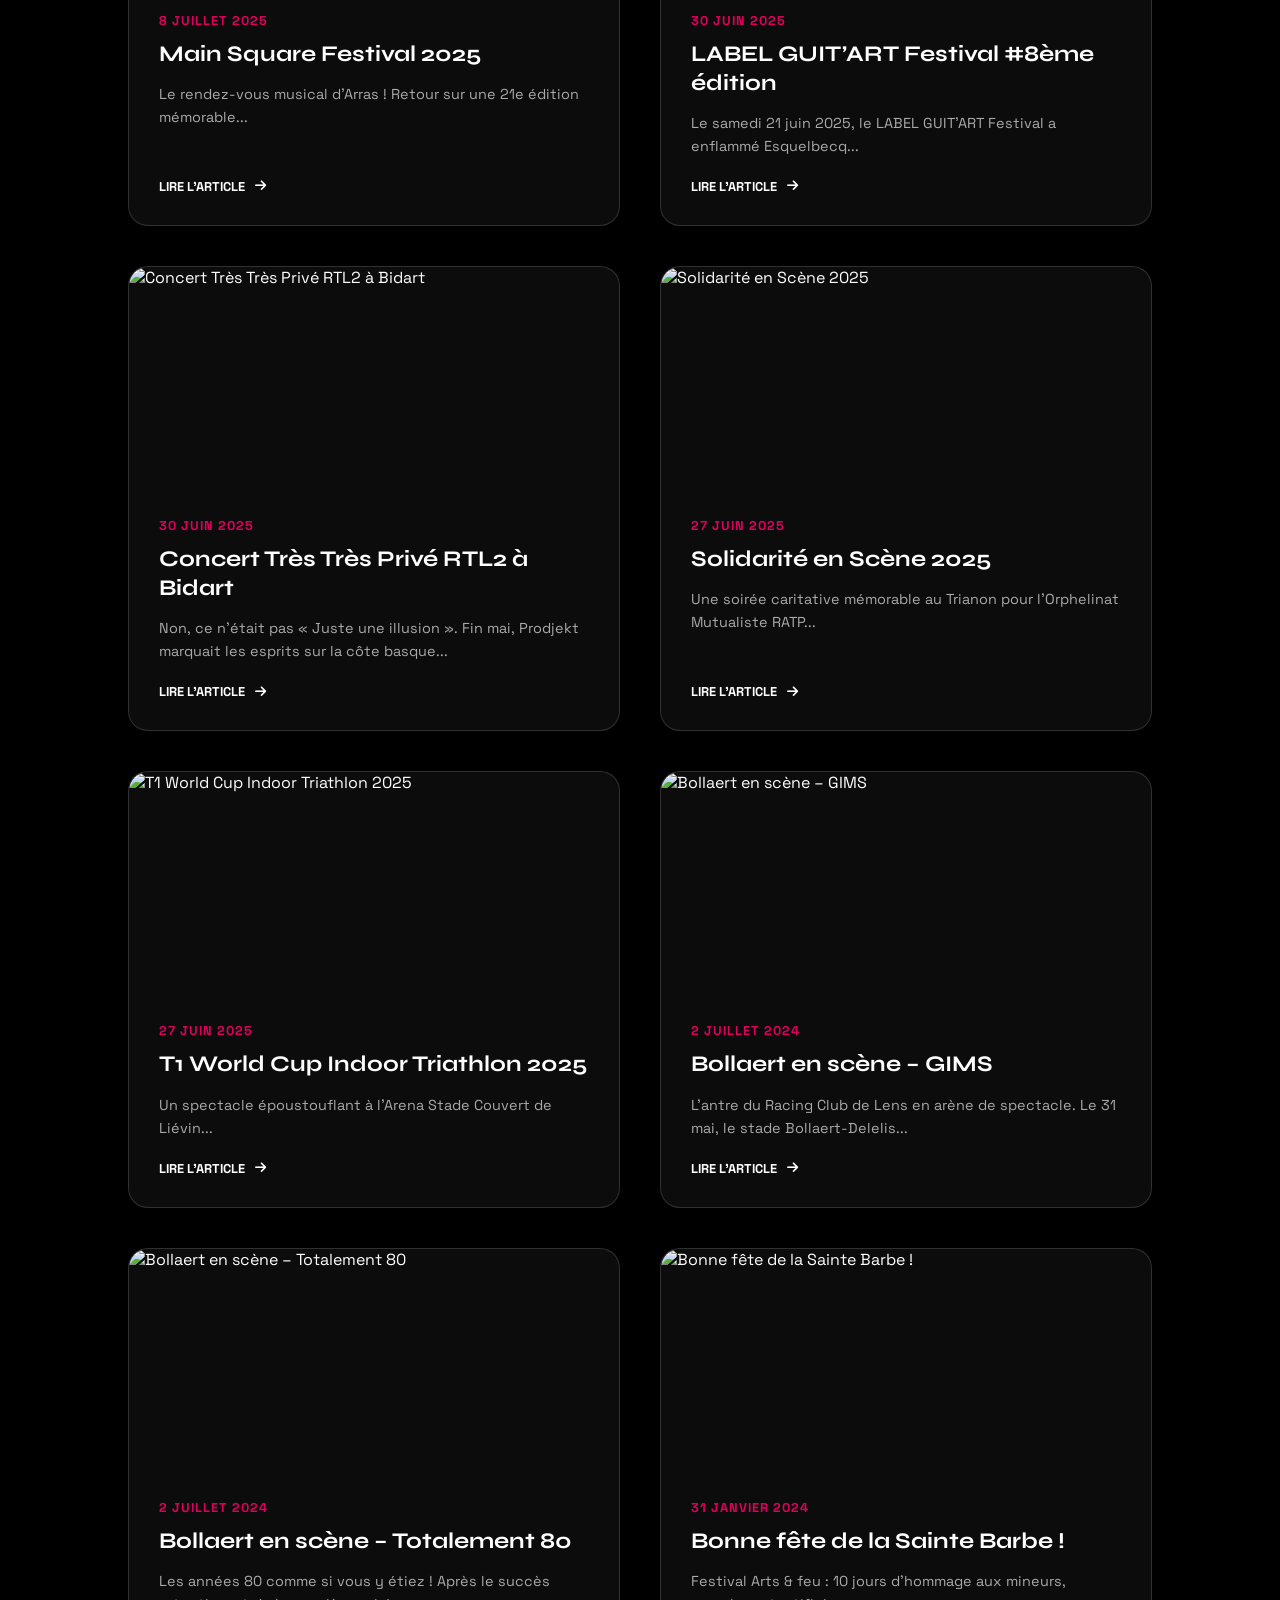
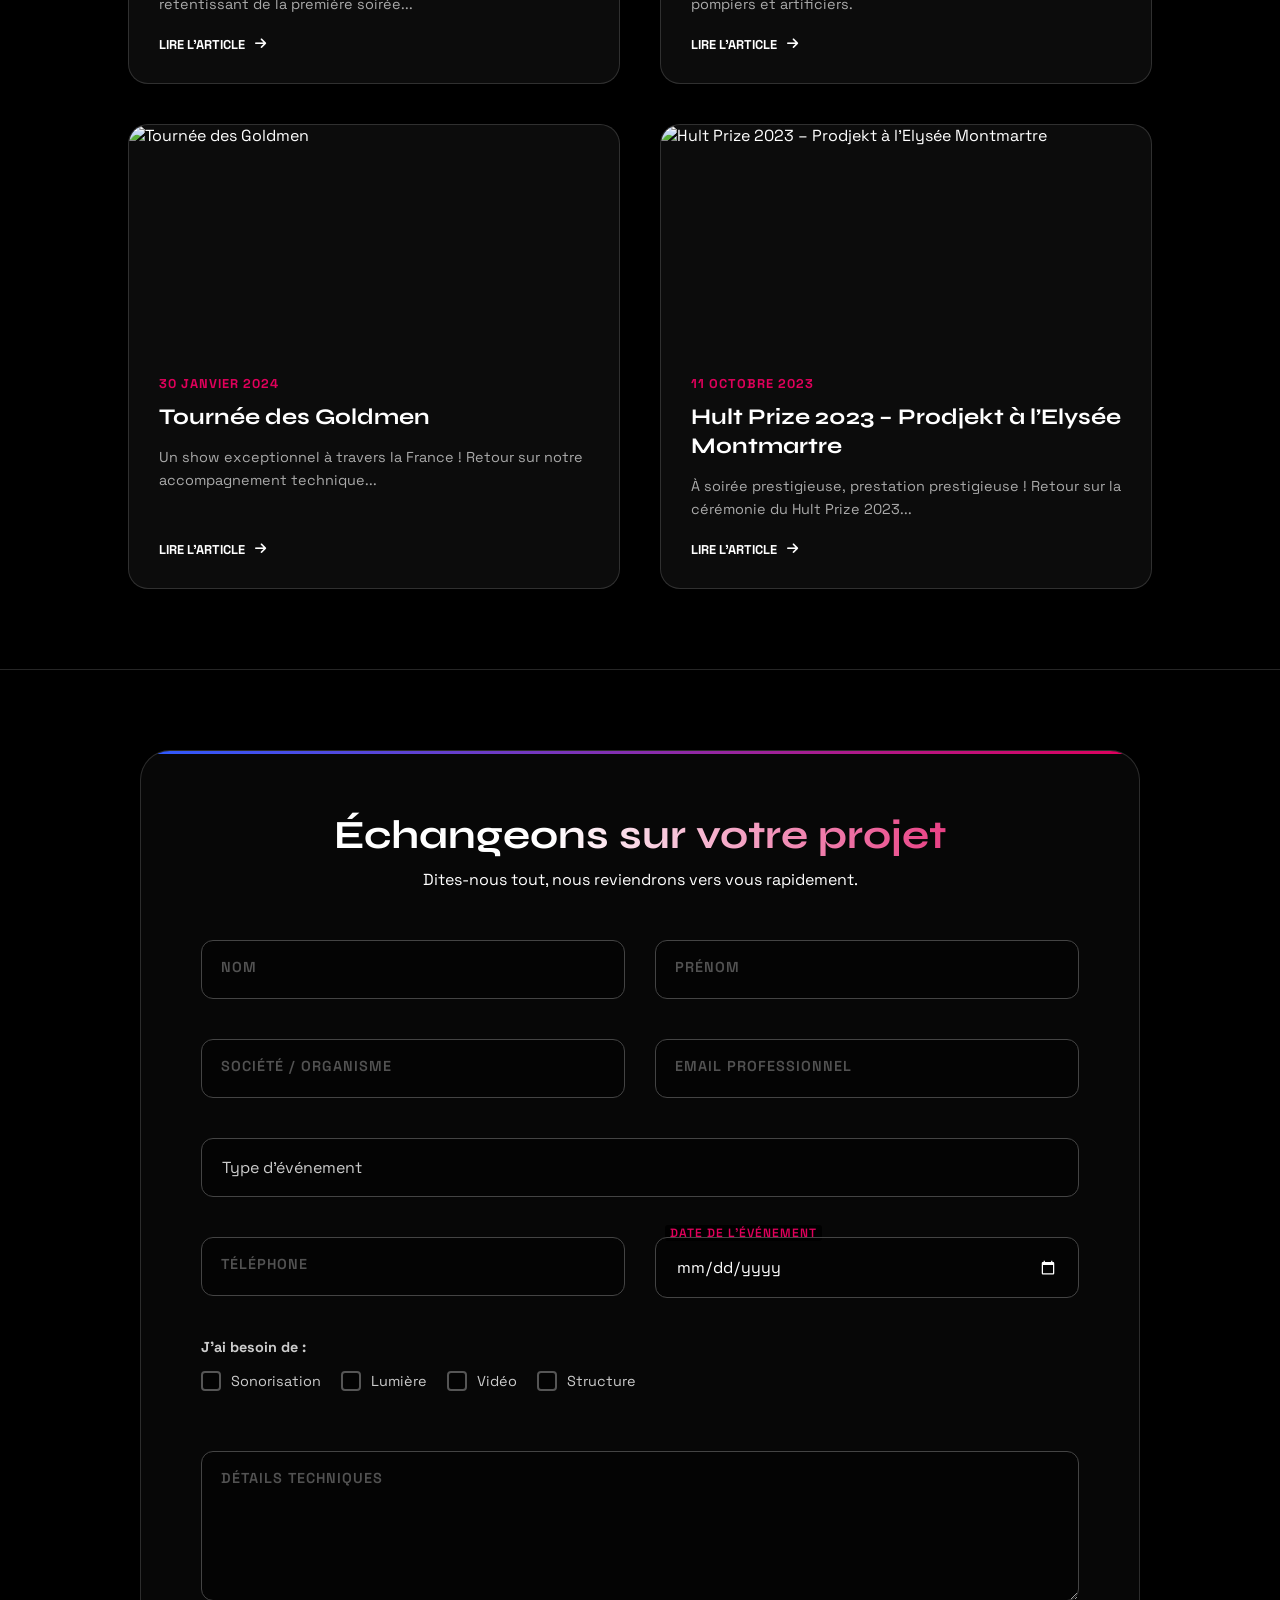
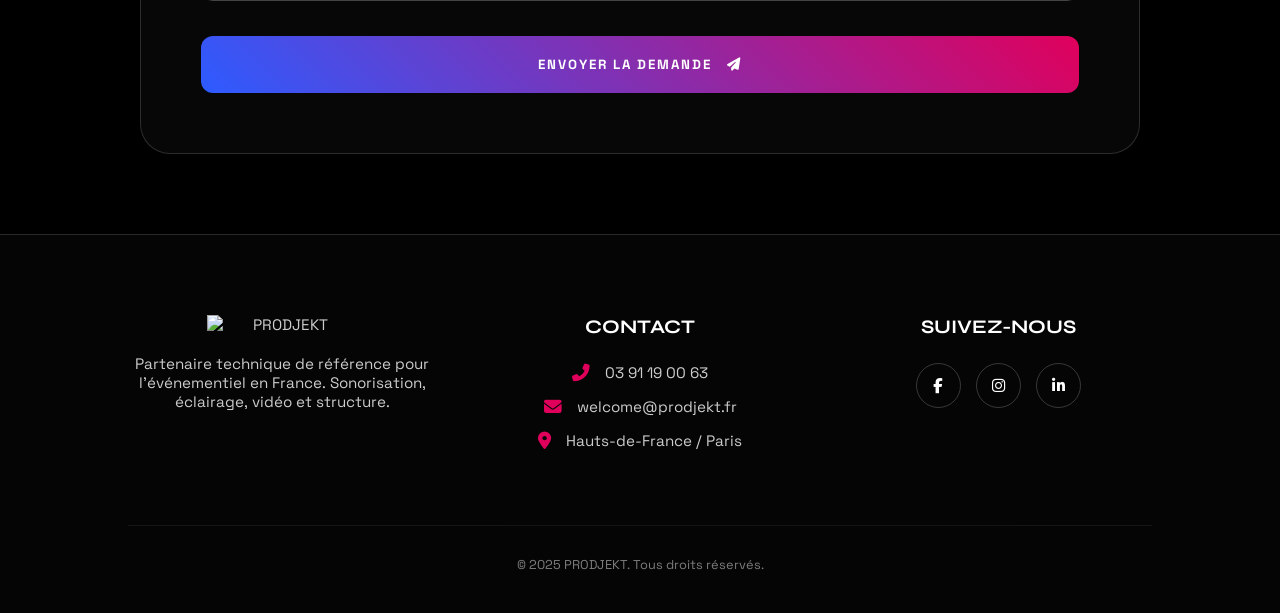
==== commit 22d32462: "Add files via upload" ====
--- a/actualites.html
+++ b/actualites.html
@@ -4,18 +4,21 @@
     <meta charset="UTF-8">
     <meta name="viewport" content="width=device-width, initial-scale=1.0">
     <title>L'ACTU | PRODJEKT</title>
+    
+    <link rel="preconnect" href="https://fonts.googleapis.com">
+    <link rel="preconnect" href="https://fonts.gstatic.com" crossorigin>
     <link href="https://fonts.googleapis.com/css2?family=Space+Grotesk:wght@300;500;700&family=Syne:wght@400;700;800&display=swap" rel="stylesheet">
     <link rel="stylesheet" href="https://cdnjs.cloudflare.com/ajax/libs/font-awesome/6.4.0/css/all.min.css">
 
     <style>
-        /* --- STYLE GLOBAL V36 --- */
-        :root { --primary: #2D5BFF; --accent: #e0005b; --text-main: #ffffff; --text-muted: #cccccc; --glass: rgba(255, 255, 255, 0.05); --glass-border: rgba(255, 255, 255, 0.15); --footer-bg: rgba(10, 10, 10, 0.95); }
+        /* --- STYLE GLOBAL --- */
+        :root { --primary: #2D5BFF; --accent: #e0005b; --text-main: #ffffff; --text-muted: #cccccc; --glass: rgba(255, 255, 255, 0.05); --glass-border: rgba(255, 255, 255, 0.15); --footer-bg: #050505; --card-bg: #0a0a0a; }
         * { margin: 0; padding: 0; box-sizing: border-box; outline: none; font-family: 'Space Grotesk', sans-serif; }
-        body { background-color: #050505; color: var(--text-main); overflow-x: hidden; cursor: none; }
-        a, button, input, textarea, select, .news-card { cursor: none; }
+        body { background-color: transparent; color: var(--text-main); overflow-x: hidden; cursor: none; }
+        html { scroll-behavior: smooth; background-color: #000; scroll-padding-top: 100px; }
+        a, button, input, textarea, select, .news-card, .gallery-image, label { cursor: none; }
         a { text-decoration: none; color: inherit; transition: 0.3s; }
         ul { list-style: none; padding: 0; margin: 0; }
-        html { scroll-behavior: smooth; background-color: #000; scroll-padding-top: 100px; }
 
         /* CURSEUR */
         .cursor-dot { width: 8px; height: 8px; background-color: white; position: fixed; top: 0; left: 0; transform: translate(-50%, -50%); border-radius: 50%; z-index: 9999; pointer-events: none; box-shadow: 0 0 10px white; }
@@ -44,43 +47,122 @@
         @keyframes pulseBtn { 0% { box-shadow: 0 0 0 0 rgba(255, 255, 255, 0.4); } 70% { box-shadow: 0 0 0 10px rgba(255, 255, 255, 0); } 100% { box-shadow: 0 0 0 0 rgba(255, 255, 255, 0); } }
         .cta-btn:hover { background: var(--accent); border-color: var(--accent); color: white; box-shadow: 0 0 20px rgba(224, 0, 91, 0.6); transform: translateY(-2px); animation: none; }
 
-        /* NEWS SPECIFIC */
-        .news-section { padding: 150px 10% 80px; }
-        .page-title { font-family: 'Syne'; font-size: 4rem; text-transform: uppercase; margin-bottom: 50px; text-align: center; }
+        /* PAGE TITRE */
+        .page-header { padding: 180px 5% 50px; text-align: center; }
+        .page-title { font-family: 'Syne'; font-size: 4rem; text-transform: uppercase; margin-bottom: 20px; }
         .text-glow-anim { background: linear-gradient(to right, #ffffff 20%, #e0005b 50%, #2D5BFF 80%, #ffffff 100%); background-size: 200% auto; color: #fff; background-clip: text; -webkit-background-clip: text; -webkit-text-fill-color: transparent; animation: shine 5s linear infinite; }
         @keyframes shine { to { background-position: 200% center; } }
-
-        .news-grid { display: grid; grid-template-columns: repeat(auto-fit, minmax(300px, 1fr)); gap: 40px; }
+        .reveal { opacity: 0; transform: translateY(30px); transition: all 0.8s ease-out; }
+        .reveal.active { opacity: 1; transform: translateY(0); }
+
+        /* GRID ARTICLES */
+        .news-section { padding: 0 10% 80px; }
+        .news-grid { display: grid; grid-template-columns: repeat(auto-fit, minmax(350px, 1fr)); gap: 40px; }
 
         .news-card {
-            background: rgba(255, 255, 255, 0.03); border: 1px solid var(--glass-border); 
+            background: rgba(20, 20, 20, 0.6); border: 1px solid var(--glass-border); 
             border-radius: 20px; overflow: hidden; transition: 0.4s; 
             display: flex; flex-direction: column; height: 100%; backdrop-filter: blur(10px);
-            cursor: pointer;
+            cursor: pointer; position: relative;
         }
-        
         .news-card:hover { transform: translateY(-10px); border-color: var(--accent); box-shadow: 0 10px 30px rgba(224,0,91,0.2); }
-
         .news-img-wrapper { height: 220px; overflow: hidden; position: relative; }
         .news-img { width: 100%; height: 100%; object-fit: cover; transition: 0.5s; }
         .news-card:hover .news-img { transform: scale(1.1); }
-        
         .news-content { padding: 30px; flex-grow: 1; display: flex; flex-direction: column; }
-        
         .news-date { font-size: 0.8rem; color: var(--accent); font-weight: 700; margin-bottom: 10px; display: block; letter-spacing: 1px; }
         .news-title { font-family: 'Syne'; font-size: 1.4rem; margin-bottom: 15px; line-height: 1.3; color: white; }
         .news-excerpt { color: #aaa; font-size: 0.9rem; line-height: 1.6; margin-bottom: 20px; flex-grow: 1; }
+        .read-more { font-weight: 700; text-transform: uppercase; font-size: 0.8rem; display: flex; align-items: center; gap: 10px; margin-top: auto; color: white; }
+        .news-card:hover .read-more i { transform: translateX(5px); }
+
+        /* MODALE ARTICLE */
+        #news-modal { position: fixed; top: 0; left: 0; width: 100%; height: 100%; background: rgba(0,0,0,0.98); z-index: 2000; display: flex; flex-direction: column; opacity: 0; pointer-events: none; transition: 0.4s; }
+        #news-modal.active { opacity: 1; pointer-events: all; }
+        .modal-header { padding: 20px 5%; display: flex; justify-content: space-between; align-items: center; background: rgba(20,20,20,0.8); backdrop-filter: blur(10px); border-bottom: 1px solid var(--glass-border); }
+        .modal-title { font-family: 'Syne'; font-size: 1.5rem; text-transform: uppercase; color: white; max-width: 80%; }
+        .modal-close { font-size: 2rem; color: white; cursor: pointer; transition: 0.3s; }
+        .modal-close:hover { color: var(--accent); transform: rotate(90deg); }
+        .modal-body { flex-grow: 1; overflow-y: auto; padding: 40px 10%; max-width: 1200px; margin: 0 auto; }
         
-        .read-more { font-weight: 700; text-transform: uppercase; font-size: 0.8rem; display: flex; align-items: center; gap: 10px; margin-top: auto; color: white; }
-        .read-more i { color: var(--accent); transition: 0.3s; }
-        .news-card:hover .read-more i { transform: translateX(5px); }
-
-        /* ANIMATIONS REVEAL */
-        .reveal { opacity: 0; transform: translateY(30px); transition: all 0.8s ease-out; }
-        .reveal.active { opacity: 1; transform: translateY(0); }
+        .article-date { color: var(--accent); font-weight: 700; margin-bottom: 20px; display: block; }
+        .article-text { color: #ddd; line-height: 1.8; font-size: 1.1rem; margin-bottom: 40px; white-space: pre-line; }
+        
+        .modal-gallery-grid { column-count: 2; column-gap: 20px; }
+        .gallery-image { width: 100%; height: auto; display: block; margin-bottom: 20px; border-radius: 15px; border: 1px solid rgba(255,255,255,0.1); transition: 0.3s; cursor: zoom-in; break-inside: avoid; }
+        .gallery-image:hover { border-color: var(--accent); opacity: 0.9; }
+
+        /* LIGHTBOX */
+        #img-lightbox { position: fixed; top: 0; left: 0; width: 100%; height: 100%; background: rgba(0,0,0,0.95); z-index: 3000; display: flex; justify-content: center; align-items: center; display: none; }
+        #img-lightbox.active { display: flex; }
+        #lightbox-img { max-width: 90vw; max-height: 90vh; border: 2px solid var(--accent); border-radius: 10px; }
+
+        /* FORMULAIRE */
+    .contact-section { padding: 80px 5%; display: flex; justify-content: center; align-items: center; position: relative; border-top: 1px solid var(--glass-border); }
+    .glass-form-container { width: 100%; max-width: 1000px; background: rgba(10, 10, 10, 0.7); border: 1px solid var(--glass-border); border-radius: 30px; padding: 60px; position: relative; overflow: hidden; box-shadow: 0 20px 80px rgba(0,0,0,0.8); backdrop-filter: blur(30px); }
+    .glass-form-container::before { content: ''; position: absolute; top: 0; left: 0; width: 100%; height: 3px; background: linear-gradient(90deg, var(--primary), var(--accent)); }
+    .form-header { text-align: center; margin-bottom: 50px; }
+    .form-header h2 { font-family: 'Syne'; font-size: 2.5rem; margin-bottom: 10px; }
+    .form-grid { display: grid; grid-template-columns: 1fr 1fr; gap: 30px; }
+    .full-width { grid-column: span 2; }
+    .input-group { position: relative; margin-bottom: 10px; }
+    
+    /* STYLES DES CHAMPS (Avec Z-Index pour le clic mobile) */
+    .input-field { 
+        width: 100%; background: rgba(0,0,0,0.4); border: 1px solid #444; padding: 18px 20px; 
+        border-radius: 12px; color: white; font-size: 1rem; transition: 0.3s; 
+        position: relative; z-index: 50; /* Clic garanti sur mobile */
+    }
+
+    /* CORRECTIF DATE : Force l'icône en blanc */
+    input[type="date"] { color: white; }
+    input[type="date"]::-webkit-calendar-picker-indicator { 
+        filter: invert(1); cursor: pointer; z-index: 51; 
+    }
+    
+    .input-field:focus { border-color: var(--accent); background: rgba(224,0,91,0.05); box-shadow: 0 0 15px rgba(224,0,91,0.2); }
+    
+    /* LABEL FLOTTANT (S'adapte si date) */
+    .input-label { position: absolute; left: 20px; top: 18px; color: #888; pointer-events: none; transition: 0.3s; font-size: 0.9rem; text-transform: uppercase; font-weight: 600; letter-spacing: 1px; }
+    .input-field:focus ~ .input-label, 
+    .input-field:not(:placeholder-shown) ~ .input-label,
+    input[type="date"] ~ .input-label { 
+        top: -12px; left: 10px; font-size: 0.75rem; color: var(--accent); background: #000; padding: 0 5px; border-radius: 3px; 
+    }
+    
+    textarea.input-field { resize: vertical; min-height: 150px; }
+    select.input-field { appearance: none; color: #ccc; cursor: pointer; }
+    select.input-field option { background: #111; color: white; padding: 10px; }
+
+    /* BOUTON ENVOYER */
+    .submit-btn { width: 100%; padding: 20px; margin-top: 20px; background: linear-gradient(45deg, var(--primary), var(--accent)); border: none; border-radius: 12px; color: white; font-weight: 800; text-transform: uppercase; letter-spacing: 2px; cursor: pointer; transition: 0.3s; position: relative; z-index: 50; }
+    .submit-btn:hover { transform: translateY(-2px); box-shadow: 0 10px 40px rgba(224, 0, 91, 0.4); }
+
+    /* CASES A COCHER (CHECKBOXES) */
+    .checkbox-group { display: flex; flex-wrap: wrap; gap: 20px; margin-bottom: 20px; margin-top: 10px; }
+    .checkbox-label { display: flex; align-items: center; gap: 10px; color: #ccc; font-size: 0.9rem; cursor: pointer; position: relative; z-index: 50; }
+    .checkbox-input { appearance: none; width: 20px; height: 20px; border: 2px solid #555; border-radius: 4px; background: rgba(0,0,0,0.5); cursor: pointer; position: relative; display: grid; place-content: center; }
+    .checkbox-input:checked { background: var(--accent); border-color: var(--accent); }
+    .checkbox-input:checked::after { content: '\f00c'; font-family: 'Font Awesome 5 Free'; font-weight: 900; color: white; font-size: 0.8rem; position: absolute; top: 50%; left: 50%; transform: translate(-50%, -50%); }
+
+    /* RESPONSIVE FORMULAIRE */
+    @media (max-width: 768px) {
+        .form-grid { grid-template-columns: 1fr; }
+        .full-width { grid-column: span 1; }
+        .glass-form-container { padding: 20px; }
+        /* Force le curseur auto sur les inputs pour mobile */
+        input, select, textarea, label { cursor: auto !important; }
+    }
+
+        /* CHECKBOXES */
+        .checkbox-group { display: flex; flex-wrap: wrap; gap: 20px; margin-bottom: 20px; margin-top: 10px; }
+        .checkbox-label { display: flex; align-items: center; gap: 10px; color: #ccc; font-size: 0.9rem; cursor: pointer; z-index: 50; position: relative; }
+        .checkbox-input { appearance: none; width: 20px; height: 20px; border: 2px solid #555; border-radius: 4px; background: rgba(0,0,0,0.5); cursor: pointer; position: relative; display: grid; place-content: center; }
+        .checkbox-input:checked { background: var(--accent); border-color: var(--accent); }
+        .checkbox-input:checked::after { content: '\f00c'; font-family: 'Font Awesome 5 Free'; font-weight: 900; color: white; font-size: 0.8rem; }
 
         /* FOOTER */
-        footer { border-top: 1px solid var(--glass-border); padding: 80px 10% 40px; background: var(--footer-bg); color: var(--text-muted); font-size: 0.95rem; text-align: center; }
+        footer { border-top: 1px solid var(--glass-border); padding: 80px 10% 40px; background: var(--footer-bg); color: var(--text-muted); font-size: 0.95rem; text-align: center; position: relative; z-index: 100; }
         .footer-grid { display: grid; grid-template-columns: repeat(auto-fit, minmax(250px, 1fr)); gap: 50px; margin-bottom: 60px; }
         .footer-col h4 { color: white; font-family: 'Syne'; margin-bottom: 25px; font-size: 1.2rem; }
         .footer-logo { max-width: 150px; margin: 0 auto 20px auto; display: block; }
@@ -96,17 +178,23 @@
         @media (max-width: 768px) {
             header { width: 100%; padding: 10px 15px; border-radius: 0; top: 0; background: rgba(10, 10, 10, 0.9); justify-content: space-between; }
             .logo-img { max-height: 30px; }
-            .desktop-nav { display: none; }
+            .desktop-nav { display: none !important; } /* Force hide desktop nav */
             .burger-menu-btn { display: block; }
             .cta-btn { font-size: 0.7rem; padding: 8px 12px; margin: 0 10px; }
             .page-title { font-size: 2.5rem; }
+            .news-grid { grid-template-columns: 1fr; }
+            .modal-gallery-grid { column-count: 1; }
             .footer-grid { grid-template-columns: 1fr; }
+            .form-grid { grid-template-columns: 1fr; }
+            .full-width { grid-column: span 1; }
+            .glass-form-container { padding: 20px; }
             .cursor-dot, .cursor-outline { display: none; }
-            body { cursor: auto; }
+            body, a, button, input, select, textarea, label { cursor: auto !important; }
         }
     </style>
 </head>
 <body>
+
     <div class="cursor-dot" data-cursor-dot></div>
     <div class="cursor-outline" data-cursor-outline></div>
 
@@ -116,7 +204,7 @@
     <header>
         <a href="index.html" class="logo-wrapper"><img src="https://www.prodjekt.fr/wp-content/uploads/2025/11/Logo-Prodjekt-blanc.png" alt="Logo Prodjekt" class="logo-img"></a>
         <nav class="desktop-nav"><ul><li><a href="realisations.html">Nos réalisations</a></li><li><a href="cle-en-main.html">Clé en main</a></li><li><a href="actualites.html" class="active">L'actu</a></li><li><a href="catalogue.html">Catalogue scénique</a></li></ul></nav>
-        <a href="index.html#contact" class="cta-btn">Demander un Devis</a>
+        <a href="#contact" class="cta-btn">Échangeons sur votre projet</a>
         <div class="burger-menu-btn" onclick="toggleMenu()"><i class="fas fa-bars"></i></div>
     </header>
 
@@ -125,78 +213,393 @@
         <ul><li><a href="realisations.html" onclick="toggleMenu()">Nos réalisations</a></li><li><a href="cle-en-main.html" onclick="toggleMenu()">Clé en main</a></li><li><a href="actualites.html" onclick="toggleMenu()">L'actu</a></li><li><a href="catalogue.html" onclick="toggleMenu()">Catalogue scénique</a></li></ul>
     </div>
 
+    <div class="page-header">
+        <h1 class="page-title text-glow-anim">L'ACTU</h1>
+    </div>
+
     <section class="news-section">
-        <h1 class="page-title reveal text-glow-anim">L'ACTU</h1>
-        
-        <div class="news-grid">
-            <article class="news-card reveal" onclick="window.location.href='#'">
-                <div class="news-img-wrapper"><img src="https://images.unsplash.com/photo-1501386761578-eac5c94b800a?w=800" class="news-img" alt="News"></div>
-                <div class="news-content">
-                    <span class="news-date">21 MARS 2025</span>
-                    <h2 class="news-title">Nouveau Kit L-Acoustics K3</h2>
-                    <p class="news-excerpt">Nous renforçons notre parc matériel audio avec l'acquisition du système K3, alliant puissance et compacité pour les jauges moyennes à grandes.</p>
-                    <span class="read-more">Lire l'article <i class="fas fa-arrow-right"></i></span>
+        <div class="news-grid" id="news-grid"></div>
+    </section>
+
+    <div id="news-modal">
+        <div class="modal-header">
+            <h2 class="modal-title" id="modal-title">Titre</h2>
+            <div class="modal-close" onclick="closeNewsModal()">&times;</div>
+        </div>
+        <div class="modal-body">
+            <span id="modal-date" class="article-date"></span>
+            <div id="modal-text" class="article-text"></div>
+            <div id="modal-gallery" class="modal-gallery-grid"></div>
+        </div>
+    </div>
+
+    <div id="img-lightbox" onclick="closeLightbox()"><img id="lightbox-img" src="" alt=""></div>
+
+    <section id="contact" class="contact-section">
+        <div class="glass-form-container">
+            <div class="form-header">
+                <h2 class="text-glow-anim">Échangeons sur votre projet</h2>
+                <p>Dites-nous tout, nous reviendrons vers vous rapidement.</p>
+            </div>
+            <form action="https://formsubmit.co/communication@prodjekt.fr" method="POST">
+                <input type="text" name="_honey" style="display:none">
+                <input type="hidden" name="_captcha" value="false">
+
+                <div class="form-grid">
+                    <div class="input-group">
+                        <input type="text" name="Nom" id="nom" class="input-field" placeholder=" " required>
+                        <label for="nom" class="input-label">Nom</label>
+                    </div>
+                    <div class="input-group">
+                        <input type="text" name="Prenom" id="prenom" class="input-field" placeholder=" " required>
+                        <label for="prenom" class="input-label">Prénom</label>
+                    </div>
+                    <div class="input-group">
+                        <input type="text" name="Societe" id="societe" class="input-field" placeholder=" ">
+                        <label for="societe" class="input-label">Société / Organisme</label>
+                    </div>
+                    <div class="input-group">
+                        <input type="email" name="Email" id="email" class="input-field" placeholder=" " required>
+                        <label for="email" class="input-label">Email Professionnel</label>
+                    </div>
+                    
+                    <div class="input-group full-width">
+                        <select name="Type_Evenement" id="type-event" class="input-field" required>
+                            <option value="" disabled selected>Type d'événement</option>
+                            <option value="Clé en main">Projet Clé en main</option>
+                            <option value="Festival">Festival</option>
+                            <option value="Concert">Concert</option>
+                            <option value="Inauguration">Inauguration</option>
+                            <option value="Sport">Evénement sportif</option>
+                            <option value="Conférence">Conférence</option>
+                            <option value="Anniversaire">Anniversaire</option>
+                            <option value="Séminaire">Séminaire</option>
+                            <option value="Voeux">Voeux</option>
+                            <option value="Defile">Défilé de mode</option>
+                            <option value="Autre">Autre</option>
+                        </select>
+                    </div>
+
+                    <div class="input-group">
+                        <input type="tel" name="Telephone" id="tel" class="input-field" placeholder=" ">
+                        <label for="tel" class="input-label">Téléphone</label>
+                    </div>
+                    
+                    <div class="input-group">
+                        <input type="date" name="Date" id="date" class="input-field" required>
+                        <label for="date" class="input-label">Date de l'événement</label>
+                    </div>
+                    
+                    <div class="input-group full-width">
+                        <p style="color:#ccc; margin-bottom:15px; font-weight:bold; font-size:0.9rem; text-align:left;">J'ai besoin de :</p>
+                        <div class="checkbox-group">
+                            <label class="checkbox-label"><input type="checkbox" name="Besoin[]" value="Sonorisation" class="checkbox-input"> Sonorisation</label>
+                            <label class="checkbox-label"><input type="checkbox" name="Besoin[]" value="Lumière" class="checkbox-input"> Lumière</label>
+                            <label class="checkbox-label"><input type="checkbox" name="Besoin[]" value="Vidéo" class="checkbox-input"> Vidéo</label>
+                            <label class="checkbox-label"><input type="checkbox" name="Besoin[]" value="Structure" class="checkbox-input"> Structure</label>
+                        </div>
+                    </div>
+
+                    <div class="input-group full-width">
+                        <textarea name="Message" id="message" class="input-field" placeholder=" " required></textarea>
+                        <label for="message" class="input-label">Détails techniques</label>
+                    </div>
                 </div>
-            </article>
-
-            <article class="news-card reveal" onclick="window.location.href='#'">
-                <div class="news-img-wrapper"><img src="https://images.unsplash.com/photo-1511578314322-379afb476865?w=800" class="news-img" alt="News"></div>
-                <div class="news-content">
-                    <span class="news-date">15 JANVIER 2025</span>
-                    <h2 class="news-title">Cérémonie des Vœux d'Arras</h2>
-                    <p class="news-excerpt">Retour en images sur la mise en lumière et la sonorisation de la cérémonie des vœux. Une ambiance chaleureuse et technique maîtrisée.</p>
-                    <span class="read-more">Lire l'article <i class="fas fa-arrow-right"></i></span>
-                </div>
-            </article>
-
-            <article class="news-card reveal" onclick="window.location.href='#'">
-                <div class="news-img-wrapper"><img src="https://images.unsplash.com/photo-1492684223066-81342ee5ff30?w=800" class="news-img" alt="News"></div>
-                <div class="news-content">
-                    <span class="news-date">05 JUILLET 2024</span>
-                    <h2 class="news-title">Main Square Festival 2024</h2>
-                    <p class="news-excerpt">4 jours intenses, des milliers de festivaliers et une technique XXL. Découvrez les coulisses de notre intervention sur ce festival mythique.</p>
-                    <span class="read-more">Lire l'article <i class="fas fa-arrow-right"></i></span>
-                </div>
-            </article>
-            
-            <article class="news-card reveal" onclick="window.location.href='#'">
-                <div class="news-img-wrapper"><img src="https://images.unsplash.com/photo-1551818255-e6e10975bc17?w=800" class="news-img" alt="News"></div>
-                <div class="news-content">
-                    <span class="news-date">10 NOVEMBRE 2023</span>
-                    <h2 class="news-title">PRODJEKT s'agrandit !</h2>
-                    <p class="news-excerpt">Pour mieux vous servir, nous déménageons dans de nouveaux locaux plus spacieux, permettant d'optimiser notre logistique et notre stock.</p>
-                    <span class="read-more">Lire l'article <i class="fas fa-arrow-right"></i></span>
-                </div>
-            </article>
+                <button type="submit" class="submit-btn">ENVOYER LA DEMANDE <i class="fas fa-paper-plane" style="margin-left:10px;"></i></button>
+            </form>
         </div>
     </section>
 
     <footer>
         <div class="footer-grid">
-            <div class="footer-col"><img src="https://www.prodjekt.fr/wp-content/uploads/2025/11/Logo-Prodjekt-blanc.png" alt="PRODJEKT" class="footer-logo"><p>Partenaire technique de référence.</p></div>
-            <div class="footer-col"><h4>CONTACT</h4><ul class="contact-list"><li><i class="fas fa-phone-alt"></i> <a href="tel:0391190063">03 91 19 00 63</a></li><li><i class="fas fa-envelope"></i> <a href="mailto:welcome@prodjekt.fr">welcome@prodjekt.fr</a></li></ul></div>
+            <div class="footer-col"><img src="https://www.prodjekt.fr/wp-content/uploads/2025/11/Logo-Prodjekt-blanc.png" alt="PRODJEKT" class="footer-logo"><p>Partenaire technique de référence pour l'événementiel en France. Sonorisation, éclairage, vidéo et structure.</p></div>
+            <div class="footer-col"><h4>CONTACT</h4><ul class="contact-list"><li><i class="fas fa-phone-alt"></i> <a href="tel:0391190063">03 91 19 00 63</a></li><li><i class="fas fa-envelope"></i> <a href="mailto:welcome@prodjekt.fr">welcome@prodjekt.fr</a></li><li><i class="fas fa-map-marker-alt"></i> Hauts-de-France / Paris</li></ul></div>
             <div class="footer-col"><h4>SUIVEZ-NOUS</h4><div class="social-links"><a href="https://www.facebook.com/prodjektevent/" target="_blank" class="social-btn"><i class="fab fa-facebook-f"></i></a><a href="https://www.instagram.com/prodjektevent/" target="_blank" class="social-btn"><i class="fab fa-instagram"></i></a><a href="https://fr.linkedin.com/company/prodjekt" target="_blank" class="social-btn"><i class="fab fa-linkedin-in"></i></a></div></div>
         </div>
         <div class="copyright">&copy; 2025 PRODJEKT. Tous droits réservés.</div>
     </footer>
 
-    <script>
-        function toggleMenu(){document.getElementById('mobileMenu').classList.toggle('active');}
-        function reveal(){var e=document.querySelectorAll(".reveal");for(var t=0;t<e.length;t++){var r=window.innerHeight;e[t].getBoundingClientRect().top<r-150&&e[t].classList.add("active")}}window.addEventListener("scroll",reveal),reveal();
+<script>
+    function toggleMenu(){document.getElementById('mobileMenu').classList.toggle('active');}
+
+    // DATA NEWS (TRIÉ)
+    const newsData = [
+        {
+            id: 'aire2025',
+            date: "10 SEPTEMBRE 2025",
+            title: "Un ciel rouille pour le festival de l’andouille !",
+            excerpt: "Ce dimanche 7 septembre 2025, la Grand’Place d’Aire‑sur‑la‑Lys s’est transformée en véritable scène de fête...",
+            fullText: "Un ciel rouille pour le festival de l’andouille !\n\nCe dimanche 7 septembre 2025, la Grand’Place d’Aire‑sur‑la‑Lys s’est transformée en véritable scène de fête à l’occasion du concert Horizon Music Live, point d’orgue de la 63ᵉ édition du Festival de l’Andouille.\n\nUn événement qui aura rassemblé plusieurs milliers de spectateurs pour un show gratuit exceptionnel.\n\nUne scène Alpha 80 au service d’un line-up explosif\nAu cœur de cette soirée mémorable : notre emblématique scène Alpha 80, conçue pour offrir une expérience immersive et puissante, aussi bien visuellement que techniquement. Sous un coucher de soleil spectaculaire, les performances se sont enchaînées à un rythme effréné.\n\nDjibril Cissé aka Tcheba a lancé la soirée avec un DJ set rythmé, suivi d’un M. Pokora très attendu, qui a enflammé la scène avec ses plus grands titres et donné un avant-goût de son Adrenaline Tour, avant de laisser place à l’énergie solaire des Magic System, venus conclure la soirée en apothéose.",
+            thumb: "https://www.prodjekt.fr/wp-content/uploads/2025/09/IMG_7049.jpg",
+            images: [
+                "https://www.prodjekt.fr/wp-content/uploads/2025/09/IMG_7049.jpg",
+                "https://www.prodjekt.fr/wp-content/uploads/2025/09/IMG_7066-1400x788.jpg",
+                "https://www.prodjekt.fr/wp-content/uploads/2025/09/IMG_7125-491x800.jpg",
+                "https://www.prodjekt.fr/wp-content/uploads/2025/09/IMG_7281-1400x788.jpg"
+            ]
+        },
+        {
+            id: 'tmb2025',
+            date: "29 AOÛT 2025",
+            title: "Prodjekt met le paquet au Touquet !",
+            excerpt: "Ce week-end, la Baie de Canche a vibré au rythme de la 8ᵉ édition du Touquet Music Beach Festival...",
+            fullText: "Prodjekt met le paquet au Touquet !\n\nCe week-end, la Baie de Canche a vibré au rythme de la 8ᵉ édition du Touquet Music Beach Festival. Sous un soleil éclatant, près de 60 000 festivaliers se sont réunis pour deux jours intenses, portés par une programmation d’exception : Eric Prydz, Charlotte de Witte, Fatboy Slim, Kungs, Kavinsky et bien d’autres.\n\nUn festival unique, sublimé par la technique\nLe Touquet Music Beach Festival n’est pas seulement un rendez-vous musical : c’est un défi technique. Grâce à notre expertise et notre maîtrise depuis plus de 20 ans dans la fabrication et l’installation de structures professionnelles, le festival a pris une dimension spectaculaire.\n\nProdjekt, partenaire des grands événements\nNotre implication au Touquet Music Beach Festival confirme notre savoir-faire sur des projets d’envergure. Festivals, concerts, événements corporate ou sportif : nous mettons la même énergie et la même précision pour garantir un rendu exceptionnel.",
+            thumb: "https://www.prodjekt.fr/wp-content/uploads/2025/08/IMG_6799.jpg",
+            images: [
+                "https://www.prodjekt.fr/wp-content/uploads/2025/08/IMG_6799.jpg",
+                "https://www.prodjekt.fr/wp-content/uploads/2025/08/IMG_6789-1400x788.jpg",
+                "https://www.prodjekt.fr/wp-content/uploads/2025/08/IMG_6817-1400x788.jpg",
+                "https://www.prodjekt.fr/wp-content/uploads/2025/08/IMG_6951-1400x788.jpg"
+            ]
+        },
+        {
+            id: 'bethune2025',
+            date: "29 JUILLET 2025",
+            title: "Béthune Summer Party 2025 : Une 10e édition électrisante",
+            excerpt: "Le lundi 14 juillet 2025, la Béthune Summer Party a transformé la Grand’Place de Béthune...",
+            fullText: "Béthune Summer Party 2025 : Une 10e édition électrisante sur la Grand’Place !\n\nLe lundi 14 juillet 2025, la Béthune Summer Party, organisée en partenariat avec Horizon Radio, a transformé la Grand’Place de Béthune en une scène vibrante pour célébrer son 10e anniversaire. Avec une programmation réunissant Lily B, EMSS, Xeus, Djudah, Elfigo, Laura Laffon, Floorfilla, The Robots, et la tête d’affiche The Avener, l’événement a attiré plus de 12 000 spectateurs.\n\nUne soirée musicale explosive\nLa fête a débuté dès 19h sous une température clémente d’environ 20°C. Lily B a ouvert le bal, suivie par EMSS, Xeus, et Djudah. À 20h30, le jeune prodige Elfigo a impressionné la foule.\n\nUn 10e anniversaire mémorable\nAvec près de 15 000 personnes comptabilisées à minuit, la Béthune Summer Party 2025 a battu des records d’affluence, confirmant son statut d’événement incontournable du Pas-de-Calais.",
+            thumb: "https://www.prodjekt.fr/wp-content/uploads/2025/07/IMG_6165.jpg",
+            images: [
+                "https://www.prodjekt.fr/wp-content/uploads/2025/07/IMG_6165.jpg",
+                "https://www.prodjekt.fr/wp-content/uploads/2025/07/IMG_6312-1178x800.jpg",
+                "https://www.prodjekt.fr/wp-content/uploads/2025/07/IMG_6505-800x800.jpg",
+                "https://www.prodjekt.fr/wp-content/uploads/2025/07/IMG_6612-522x800.jpg"
+            ]
+        },
+        {
+            id: 'hetlindeboom2025',
+            date: "29 JUILLET 2025",
+            title: "Het Lindeboom 2025 : Une 23e édition féerique",
+            excerpt: "Du 17 au 20 juillet 2025, le Parc Galamé à Loon-Plage a vibré au rythme de la 23e édition...",
+            fullText: "Het Lindeboom 2025 : Une 23e édition féerique au Parc Galamé !\n\nDu 17 au 20 juillet 2025, le Parc Galamé à Loon-Plage a vibré au rythme de la 23e édition du Het Lindeboom – Festival de Musiques Traditionnelles. Ce festival gratuit a attiré entre 20 000 et 25 000 visiteurs pour quatre jours de concerts.\n\nUne programmation éclectique et dansante\nLa 23e édition a tenu toutes ses promesses avec une programmation riche et variée, mêlant artistes confirmés et jeunes talents. Le festival a débuté avec Grumpy O’Sheep, suivi par Domo Emigrantes et Triddana.\n\nUn écrin de verdure sous notre HTRoof160\nLe Parc Galamé a accueilli les festivaliers sous notre emblématique HTRoof160. Un cadre idéal pour les concerts, protégé des caprices de la météo.",
+            thumb: "https://www.prodjekt.fr/wp-content/uploads/2025/07/IMG_6709.jpg",
+            images: [
+                "https://www.prodjekt.fr/wp-content/uploads/2025/07/IMG_6709.jpg",
+                "https://www.prodjekt.fr/wp-content/uploads/2025/07/IMG_6625-1400x788.jpg",
+                "https://www.prodjekt.fr/wp-content/uploads/2025/07/IMG_6727-1374x800.jpg",
+                "https://www.prodjekt.fr/wp-content/uploads/2025/07/IMG_6751-475x800.jpg"
+            ]
+        },
+        {
+            id: 'mainsquare2024',
+            date: "8 JUILLET 2025",
+            title: "Main Square Festival 2025",
+            excerpt: "Le rendez-vous musical d’Arras ! Retour sur une 21e édition mémorable...",
+            fullText: "Main Square Festival 2025 : le rendez-vous musical d’Arras !\n\nChez Prodjekt, nous aimons donner vie aux moments qui marquent les esprits, et le Main Square Festival en est la preuve ! Du 4 au 6 juillet 2025, la Citadelle d’Arras a accueilli plus de 110 000 festivaliers pour une 21e édition mémorable. Cette année encore, nous avons mis toute notre énergie au service de la Scène du Bastion et de l’espace VIP.\n\nUne programmation pour tous les goûts\nLe Main Square 2025 a brillé par sa diversité musicale, attirant des fans de tous horizons. Sur les trois scènes emblématiques – Main Stage, Green Room, et Scène du Bastion – les artistes ont enchaîné les performances mémorables. Le vendredi 4 juillet, Deftones a secoué la Citadelle avec leur metal alternatif, tandis que Clara Luciani a fait danser le public sur ses tubes pop et que Bigflo & Oli ont apporté leur énergie rap festive.\n\nUne ambiance unique à la Citadelle\nSituée au cœur d’Arras, la Citadelle Vauban offre un cadre spectaculaire qui fait le charme du festival. Entre les remparts historiques et les espaces verts, les festivaliers ont profité d’un véritable village animé.\n\nUn festival engagé\nLe Main Square 2025 a continué ses efforts pour un événement plus responsable. Grâce à l’utilisation d’électricité du réseau public, le festival a réduit son empreinte carbone de 10 tonnes de CO₂.",
+            thumb: "https://www.prodjekt.fr/wp-content/uploads/2025/07/IMG_5604.jpg",
+            images: [
+                "https://www.prodjekt.fr/wp-content/uploads/2025/07/IMG_5604.jpg",
+                "https://www.prodjekt.fr/wp-content/uploads/2025/07/IMG_5612-450x800.jpg",
+                "https://www.prodjekt.fr/wp-content/uploads/2025/07/IMG_5643-1400x788.jpg",
+                "https://www.prodjekt.fr/wp-content/uploads/2025/07/IMG_5665-1400x788.jpg"
+            ]
+        },
+        {
+            id: 'labelguitart2025',
+            date: "30 JUIN 2025",
+            title: "LABEL GUIT’ART Festival #8ème édition",
+            excerpt: "Le samedi 21 juin 2025, le LABEL GUIT’ART Festival a enflammé Esquelbecq...",
+            fullText: "LABEL GUIT’ART Festival #8ème édition\n\nLe samedi 21 juin 2025, le LABEL GUIT’ART Festival a enflammé Esquelbecq, dans le Nord de la France, pour une soirée mémorable qui a fait vibrer des milliers de festivaliers. Avec sa programmation explosive, cet événement a une fois de plus prouvé pourquoi il est un rendez-vous incontournable des amateurs de rock et de bonne musique dans les Hauts-de-France.\n\nUne affiche rock’n’roll d’exception\nLa scène d’Esquelbecq a accueilli un line-up de haut vol, mêlant talents confirmés et énergies brutes : Joseph Chedid, Sharko, Electric Ladyland, Les Wampas et The Rabeats.\n\nDu premier riff de guitare à la dernière note, le public a dansé, chanté et vibré, porté par une ambiance électrique.",
+            thumb: "https://www.prodjekt.fr/wp-content/uploads/2025/06/IMG_5404-1.jpg",
+            images: [
+                "https://www.prodjekt.fr/wp-content/uploads/2025/06/IMG_5404-1.jpg",
+                "https://www.prodjekt.fr/wp-content/uploads/2025/06/IMG_5312-600x800.jpg",
+                "https://www.prodjekt.fr/wp-content/uploads/2025/06/IMG_5366-1400x788.jpg",
+                "https://www.prodjekt.fr/wp-content/uploads/2025/06/DJI_0049-669x800.jpg"
+            ]
+        },
+        {
+            id: 'mika',
+            date: "30 JUIN 2025",
+            title: "Concert Très Très Privé RTL2 à Bidart",
+            excerpt: "Non, ce n’était pas « Juste une illusion ». Fin mai, Prodjekt marquait les esprits sur la côte basque...",
+            fullText: "Concert Très Très Privé RTL2 à Bidart : notre nouvelle scène brille avec Jean-Louis Aubert\n\nNon, ce n’était pas « Juste une illusion »\nFin mai, Prodjekt marquait les esprits sur la côte basque en déployant sa toute nouvelle scène pour le traditionnel concert Très Très Privé RTL2. Installée au pied de la magnifique plage de Bidart, face à l’océan, notre scène a révélé toute sa splendeur lors d’une soirée inoubliable au Blue Cargo. Ce n’était pas « Juste une illusion » : l’iconique Jean-Louis Aubert a enflammé le public.\n\nPrêt à faire vibrer votre événement ?\nVous organisez un concert ou un festival ? Faites confiance à Prodjekt pour une production technique sans faille.",
+            thumb: "https://www.prodjekt.fr/wp-content/uploads/2025/06/IMG_9554-1067x800.jpg",
+            images: [
+                "https://www.prodjekt.fr/wp-content/uploads/2025/06/IMG_9554-1067x800.jpg",
+                "https://www.prodjekt.fr/wp-content/uploads/2025/06/IMG_9530-1067x800.jpg",
+                "https://www.prodjekt.fr/wp-content/uploads/2025/06/IMG_9619-600x800.jpg",
+                "https://www.prodjekt.fr/wp-content/uploads/2025/06/IMG_9607-894x800.jpg"
+            ]
+        },
+        {
+            id: 'solidarite2025',
+            date: "27 JUIN 2025",
+            title: "Solidarité en Scène 2025",
+            excerpt: "Une soirée caritative mémorable au Trianon pour l’Orphelinat Mutualiste RATP...",
+            fullText: "Solidarité en Scène 2025 : une soirée caritative mémorable au Trianon pour l’Orphelinat Mutualiste RATP\n\nLe samedi 8 mars 2025, le théâtre emblématique du Trianon à Paris a vibré au rythme de la 56e édition de Solidarité en Scène, un gala caritatif organisé au profit de l’Orphelinat Mutualiste de la RATP. Animée avec panache par Julien Lepers pour la 33e année consécutive, cette soirée a réuni un public généreux et des artistes de renom pour une cause essentielle : soutenir les 450 orphelins des adhérents du Groupe Mutualiste RATP.\n\nUn casting varié pour une soirée inoubliable\nLa scène du Trianon a accueilli des talents variés, mêlant musique, humour et émotions. Amir, Keen’V, Bun Hay Mean, Jérôme Anthony et Mareva Galanter ont enflammé la salle.\n\nUne organisation technique au service de l’événement\nLe succès de cette soirée ne serait pas complet sans le travail remarquable des équipes techniques. Nos équipes ont orchestré avec brio l’installation des éclairages et la gestion de la régie, garantissant une expérience fluide et immersive pour les spectateurs.",
+            thumb: "https://www.prodjekt.fr/wp-content/uploads/2025/06/IMG_4516.jpg",
+            images: [
+                "https://www.prodjekt.fr/wp-content/uploads/2025/06/IMG_4516.jpg",
+                "https://www.prodjekt.fr/wp-content/uploads/2025/06/IMG_4368-1400x784.jpg",
+                "https://www.prodjekt.fr/wp-content/uploads/2025/06/IMG_4441-547x800.jpg",
+                "https://www.prodjekt.fr/wp-content/uploads/2025/06/IMG_4519-774x800.jpg"
+            ]
+        },
+        {
+            id: 'triathlon2025',
+            date: "27 JUIN 2025",
+            title: "T1 World Cup Indoor Triathlon 2025",
+            excerpt: "Un spectacle époustouflant à l’Arena Stade Couvert de Liévin...",
+            fullText: "T1 World Cup Indoor Triathlon 2025 : un spectacle époustouflant à l’Arena Stade Couvert de Liévin\n\nLe 22 mars 2025, l’Arena Stade Couvert de Liévin a vibré au rythme du T1 World Cup Indoor Triathlon, un événement sportif d’envergure internationale. Cette 4ᵉ édition a offert un spectacle électrisant mêlant performances athlétiques, ambiance survoltée et prouesses techniques.\n\nUne production technique d’excellence\nChez Prodjekt, nous sommes fiers d’avoir contribué au succès de cet événement en assurant la production technique de haut vol. Nos équipes ont travaillé sans relâche pendant plusieurs jours pour préparer un spectacle à la hauteur des attentes.\n\nSonorisation : Une qualité sonore immersive.\nÉclairages : Des jeux de lumières dynamiques, synchronisés avec l’intensité des courses.\nEffets spéciaux : Des effets visuels spectaculaires, intégrant flammes et étincelles.",
+            thumb: "https://www.prodjekt.fr/wp-content/uploads/2025/06/IMG_4638.jpg",
+            images: [
+                "https://www.prodjekt.fr/wp-content/uploads/2025/06/IMG_4638.jpg",
+                "https://www.prodjekt.fr/wp-content/uploads/2025/06/IMG_4628-1400x696.jpg",
+                "https://www.prodjekt.fr/wp-content/uploads/2025/06/IMG_4645-644x800.jpg",
+                "https://www.prodjekt.fr/wp-content/uploads/2025/06/IMG_4709-1400x788.jpg"
+            ]
+        },
+        {
+            id: 'gims2024',
+            date: "2 JUILLET 2024",
+            title: "Bollaert en scène – GIMS",
+            excerpt: "L’antre du Racing Club de Lens en arène de spectacle. Le 31 mai, le stade Bollaert-Delelis...",
+            fullText: "L’antre du Racing Club de Lens en arène de spectacle\n\nLe 31 mai, le stade Bollaert-Delelis a été le théâtre d’un événement mémorable. GIMS a enflammé la scène, transformant l’antre du Racing Club de Lens en une véritable arène de spectacle.\n\nMalgré les caprices de la météo, la performance de GIMS a su réchauffer les cœurs et faire vibrer les murs de Bollaert. Avec son charisme habituel et une énergie débordante, il a offert aux spectateurs une expérience inoubliable.\n\nCet événement n’aurait pas été possible sans la confiance accordée par le Racing Club de Lens et toutes les équipes qui ont œuvré sans relâche à la réussite de cette soirée : leur dévouement et leur professionnalisme ont été les clés de ce succès.",
+            thumb: "https://www.prodjekt.fr/wp-content/uploads/2024/07/DSC_3120-1200x800.jpg",
+            images: [
+                "https://www.prodjekt.fr/wp-content/uploads/2024/07/DSC_3120-1200x800.jpg",
+                "https://www.prodjekt.fr/wp-content/uploads/2024/07/DSC_3186-1074x800.jpg",
+                "https://www.prodjekt.fr/wp-content/uploads/2024/07/DSC_3170-1203x800.jpg"
+            ]
+        },
+        {
+            id: 'totalement80',
+            date: "2 JUILLET 2024",
+            title: "Bollaert en scène – Totalement 80",
+            excerpt: "Les années 80 comme si vous y étiez ! Après le succès retentissant de la première soirée...",
+            fullText: "Les années 80 comme si vous y étiez !\n\nAprès le succès retentissant de la première soirée, le deuxième acte de Bollaert en Scène a poursuivi sur cette lancée en offrant aux spectateurs une plongée inoubliable dans les années 80. Le concert Totalement 80 a rassemblé une pléiade d’artistes légendaires, créant une ambiance de folie au stade Bollaert-Delelis.\n\nLa scène a vibré au rythme des hits intemporels des années 80 avec des performances exceptionnelles de Samantha Fox, Boney M, Émile et Images, Partenaire Particulier, Gipsy Kings, Francky Vincent, Début de Soirée, The Weather Girls, Jean Schulteis et bien d’autres.\n\nCette seconde soirée de Bollaert en Scène a confirmé la place de choix de ce rendez-vous dans le calendrier des grands événements culturels de la région.",
+            thumb: "https://www.prodjekt.fr/wp-content/uploads/2024/07/DSC_3315-1177x800.jpg",
+            images: [
+                "https://www.prodjekt.fr/wp-content/uploads/2024/07/DSC_3315-1177x800.jpg",
+                "https://www.prodjekt.fr/wp-content/uploads/2024/07/DSC_3326-1200x800.jpg",
+                "https://www.prodjekt.fr/wp-content/uploads/2024/07/DSC_3473-1200x800.jpg",
+                "https://www.prodjekt.fr/wp-content/uploads/2024/07/DSC_3742-1213x800.jpg"
+            ]
+        },
+        {
+            id: 'stebarbe',
+            date: "31 JANVIER 2024",
+            title: "Bonne fête de la Sainte Barbe !",
+            excerpt: "Festival Arts & feu : 10 jours d'hommage aux mineurs, pompiers et artificiers.",
+            fullText: "Festival Arts & feu\n\nDurant 10 jours, le festival des arts et du feu a rendu hommage aux mineurs, pompiers et artificiers à travers des dizaines de spectacles enflammés et pyrotechniques, des installations de feu, des expositions, des concerts avec au terme un feu d’artifice depuis le chevalement de Saint-Amé à Liévin pour le grand final !\n\nChez Prodjekt, nous sommes fiers d’avoir pu accompagner techniquement une partie de ces événements si chers à notre patrimoine local.",
+            thumb: "https://www.prodjekt.fr/wp-content/uploads/2024/01/IMG_7395.jpg",
+            images: [
+                "https://www.prodjekt.fr/wp-content/uploads/2024/01/IMG_7395.jpg",
+                "https://www.prodjekt.fr/wp-content/uploads/2024/01/IMG_0986-600x800.jpg",
+                "https://www.prodjekt.fr/wp-content/uploads/2024/01/IMG_1058-1400x788.jpg",
+                "https://www.prodjekt.fr/wp-content/uploads/2024/01/IMG_0997-1025x800.jpg",
+                "https://www.prodjekt.fr/wp-content/uploads/2024/01/IMG_7286-1067x800.jpg",
+                "https://www.prodjekt.fr/wp-content/uploads/2024/01/IMG_7361-789x800.jpg",
+                "https://www.prodjekt.fr/wp-content/uploads/2024/01/IMG_7395-790x800.jpg"
+            ]
+        },
+        {
+            id: 'goldmen',
+            date: "30 JANVIER 2024",
+            title: "Tournée des Goldmen",
+            excerpt: "Un show exceptionnel à travers la France ! Retour sur notre accompagnement technique...",
+            fullText: "Un show exceptionnel !\n\nSplendid de St Quentin, Zénith de Rouen, Roissy en Brie, le Cube de Troyes ou encore le Zénith de Nantes pour ne citer qu’eux. Autant de lieux sillonnés par les Goldmen à travers la France. Chez Prodjekt, nous sommes fiers d’avoir eu l’opportunité de montrer tout notre savoir-faire en temps que prestataire technique de la tournée.\n\nL’occasion idéale pour notre nouvelle cerce équipée de ses 16 lyres wash Modena de montrer tout son potentiel pour un effet des plus réussis !",
+            thumb: "https://www.prodjekt.fr/wp-content/uploads/2024/01/unnamed.jpg",
+            images: [
+                "https://www.prodjekt.fr/wp-content/uploads/2024/01/unnamed.jpg",
+                "https://www.prodjekt.fr/wp-content/uploads/2024/01/IMG_0635-1067x800.jpg",
+                "https://www.prodjekt.fr/wp-content/uploads/2024/01/IMG_0637-1067x800.jpg",
+                "https://www.prodjekt.fr/wp-content/uploads/2024/01/unnamed-1067x800.jpg",
+                "https://www.prodjekt.fr/wp-content/uploads/2024/01/IMG_0633-1067x800.jpg"
+            ]
+        },
+        {
+            id: 'hult2023',
+            date: "11 OCTOBRE 2023",
+            title: "Hult Prize 2023 – Prodjekt à l’Elysée Montmartre",
+            excerpt: "À soirée prestigieuse, prestation prestigieuse ! Retour sur la cérémonie du Hult Prize 2023...",
+            fullText: "À soirée prestigieuse, prestation prestigieuse !\n\nC’est dans cette célèbre salle de spectacle inaugurée en 1807 et dans ce prestigieux théâtre que s’est déroulée ce vendredi 22 septembre la cérémonie du Hult Prize 2023. Récompense qui met les jeunes au défi de résoudre les problèmes mondiaux les plus urgents grâce à l’entrepreneuriat social.\n\nAu programme : conception de la lumière des différents espaces, écrans toile avec contours cadres éclairés + vidéoprojection, captation vidéo + live Youtube, régie, cerce, poutres, écrans led et véritables plantes suspendues.",
+            thumb: "https://www.prodjekt.fr/wp-content/uploads/2023/10/IMG_6327.jpg",
+            images: [
+                "https://www.prodjekt.fr/wp-content/uploads/2023/10/IMG_6327.jpg",
+                "https://www.prodjekt.fr/wp-content/uploads/2023/10/IMG_6300-1067x800.jpg",
+                "https://www.prodjekt.fr/wp-content/uploads/2023/10/IMG20230922145109-1067x800.jpg",
+                "https://www.prodjekt.fr/wp-content/uploads/2023/10/IMG_6317-1067x800.jpg"
+            ]
+        }
+    ];
+
+    // RENDU GRID
+    const newsGrid = document.getElementById('news-grid');
+    newsData.forEach((news, index) => {
+        const article = document.createElement('article');
+        article.className = 'news-card reveal';
+        article.onclick = () => openNews(news.id);
+        article.innerHTML = `
+            <div class="news-img-wrapper"><img src="${news.thumb}" class="news-img" alt="${news.title}"></div>
+            <div class="news-content">
+                <span class="news-date">${news.date}</span>
+                <h2 class="news-title">${news.title}</h2>
+                <p class="news-excerpt">${news.excerpt}</p>
+                <span class="read-more">Lire l'article <i class="fas fa-arrow-right"></i></span>
+            </div>
+        `;
+        newsGrid.appendChild(article);
+    });
+
+    // MODALE LOGIC
+    const modal = document.getElementById('news-modal');
+    function openNews(id) {
+        const news = newsData.find(n => n.id === id);
+        if(!news) return;
         
-        // Curseur
-        const cursorDot = document.querySelector('[data-cursor-dot]');
-        const cursorOutline = document.querySelector('[data-cursor-outline]');
-        window.addEventListener("mousemove", function (e) {
-            const posX = e.clientX; const posY = e.clientY;
-            cursorDot.style.left = `${posX}px`; cursorDot.style.top = `${posY}px`;
-            cursorOutline.animate({ left: `${posX}px`, top: `${posY}px` }, { duration: 500, fill: "forwards" });
+        document.getElementById('modal-title').innerText = news.title;
+        document.getElementById('modal-date').innerText = news.date;
+        document.getElementById('modal-text').innerText = news.fullText;
+        
+        const gallery = document.getElementById('modal-gallery');
+        gallery.innerHTML = '';
+        news.images.forEach(src => {
+            gallery.innerHTML += `<img src="${src}" class="gallery-image" onclick="openLightbox('${src}')">`;
         });
-        const interactiveElements = document.querySelectorAll('a, button, .news-card, select, input, textarea');
-        interactiveElements.forEach(el => {
-            el.addEventListener('mouseenter', () => { document.body.classList.add('hovering'); });
-            el.addEventListener('mouseleave', () => { document.body.classList.remove('hovering'); });
-        });
-    </script>
+        
+        modal.classList.add('active');
+        document.body.style.overflow = 'hidden';
+    }
+    function closeNewsModal() {
+        modal.classList.remove('active');
+        document.body.style.overflow = 'auto';
+    }
+
+    // LIGHTBOX
+    function openLightbox(src) { document.getElementById('lightbox-img').src = src; document.getElementById('img-lightbox').style.display = 'flex'; }
+    function closeLightbox() { document.getElementById('img-lightbox').style.display = 'none'; }
+
+    // SCROLL REVEAL
+    function reveal() {
+        var reveals = document.querySelectorAll(".reveal");
+        for (var i = 0; i < reveals.length; i++) {
+            var windowHeight = window.innerHeight;
+            var elementTop = reveals[i].getBoundingClientRect().top;
+            var elementVisible = 150;
+            if (elementTop < windowHeight - elementVisible) {
+                reveals[i].classList.add("active");
+            }
+        }
+    }
+    window.addEventListener("scroll", reveal);
+    reveal();
+
+    // CURSEUR
+    const cursorDot = document.querySelector('[data-cursor-dot]');
+    const cursorOutline = document.querySelector('[data-cursor-outline]');
+    window.addEventListener("mousemove", function (e) {
+        const posX = e.clientX; const posY = e.clientY;
+        cursorDot.style.left = `${posX}px`; cursorDot.style.top = `${posY}px`;
+        cursorOutline.animate({ left: `${posX}px`, top: `${posY}px` }, { duration: 500, fill: "forwards" });
+    });
+    const interactiveElements = document.querySelectorAll('a, button, .news-card, .gallery-image, select, input, textarea, .checkbox-label');
+    interactiveElements.forEach(el => {
+        el.addEventListener('mouseenter', () => { document.body.classList.add('hovering'); });
+        el.addEventListener('mouseleave', () => { document.body.classList.remove('hovering'); });
+    });
+</script>
+
 </body>
 </html>
